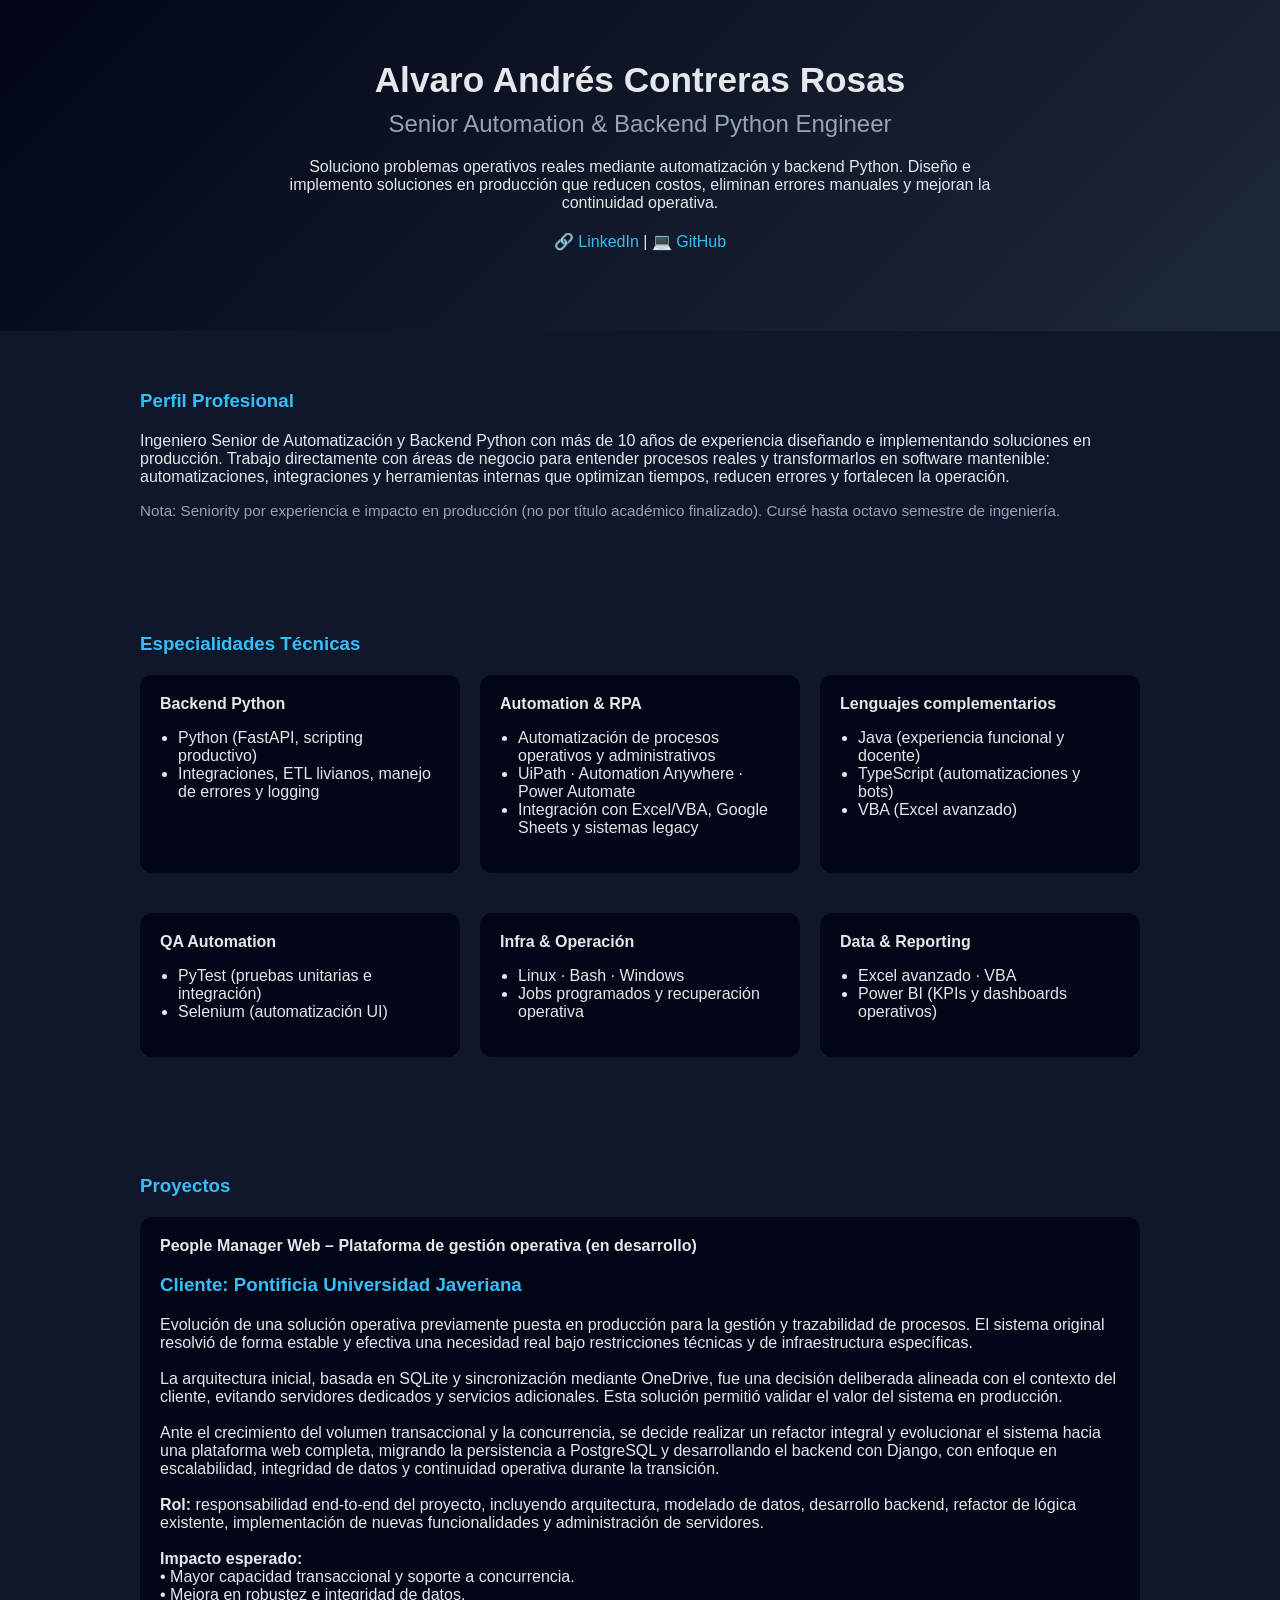
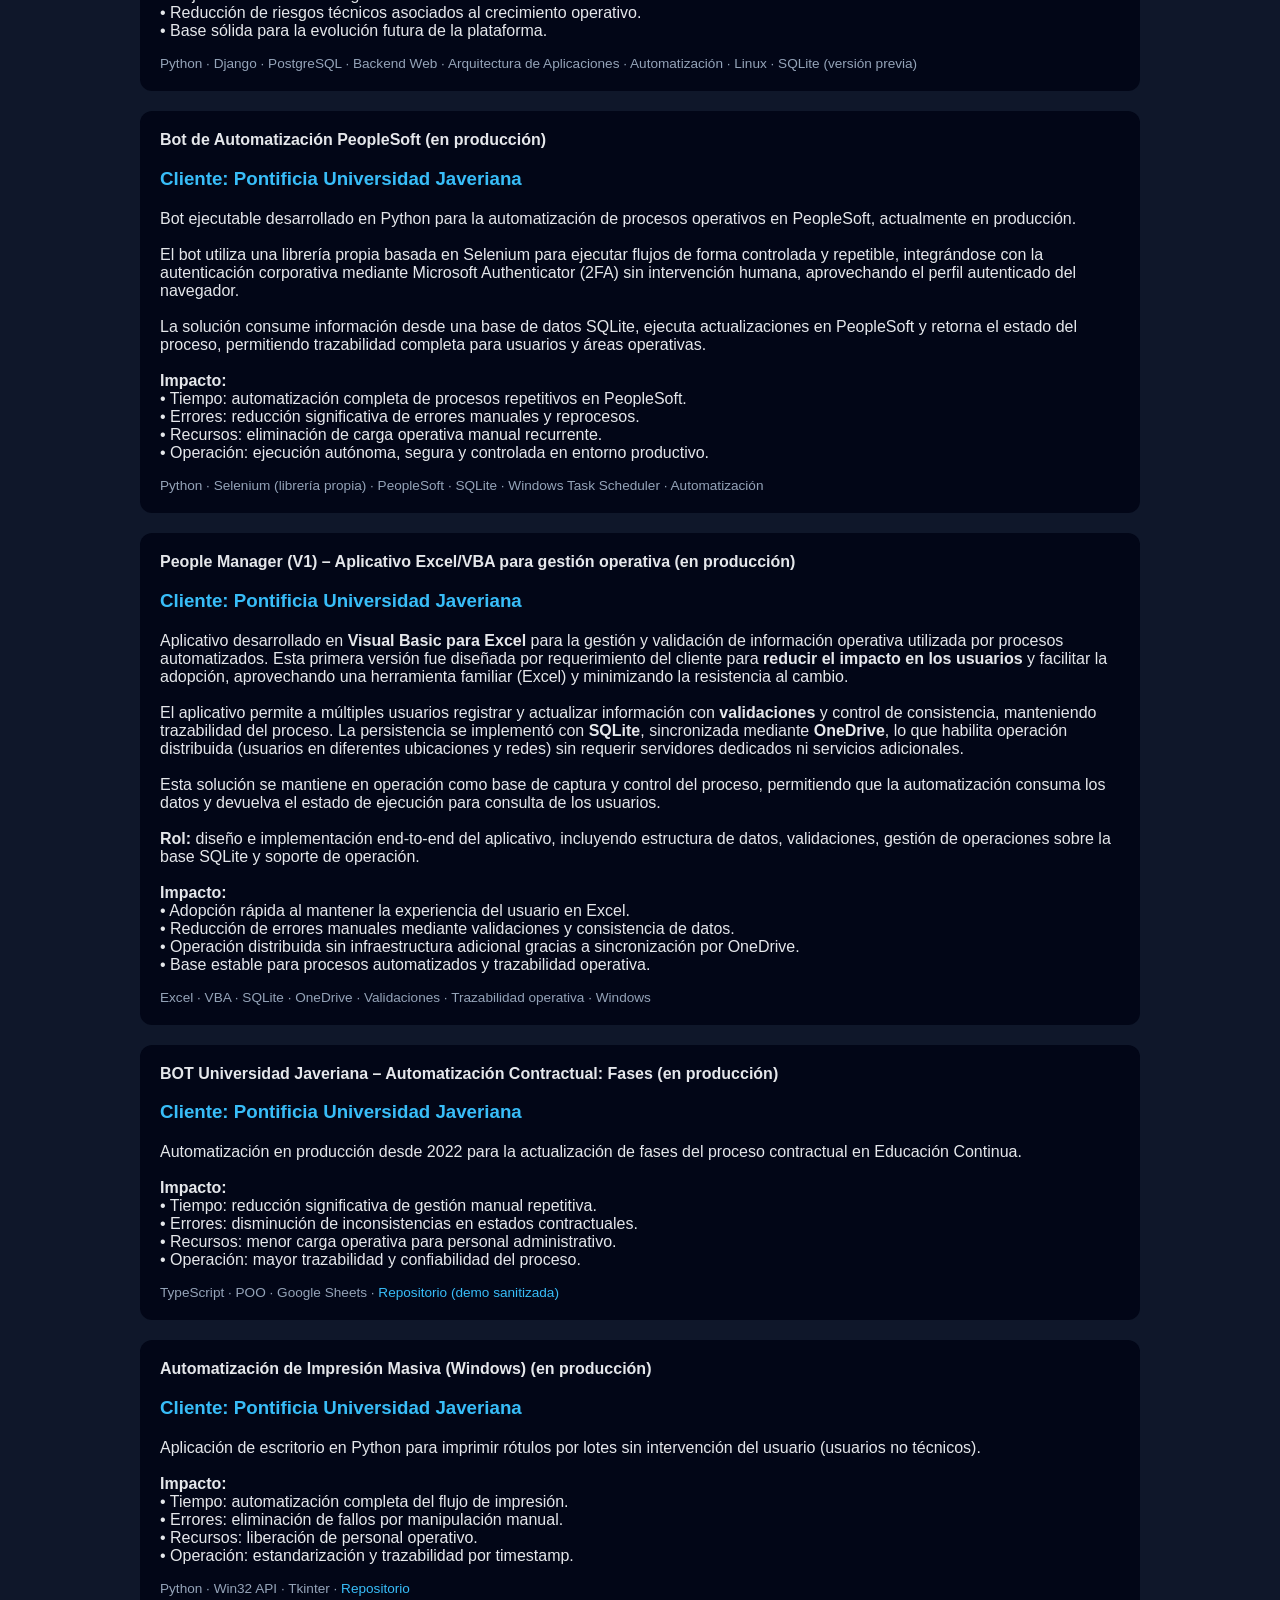
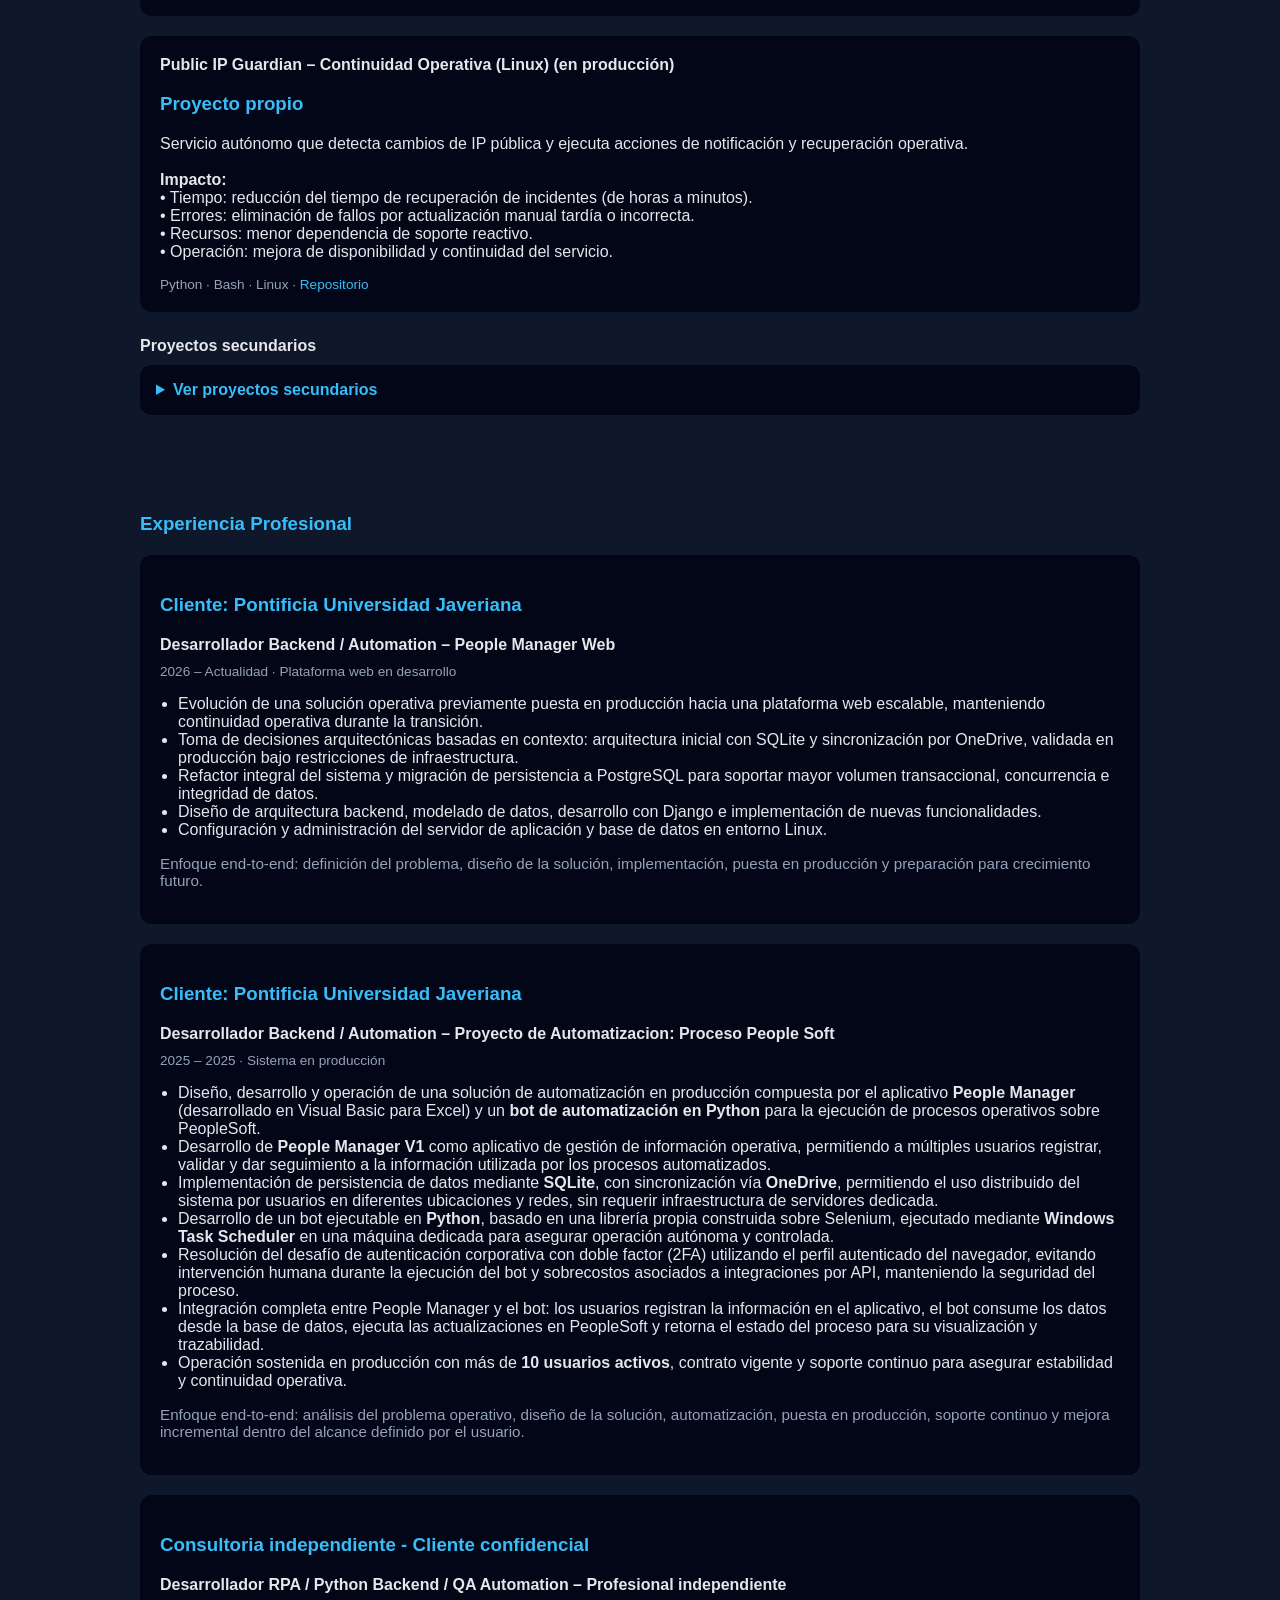
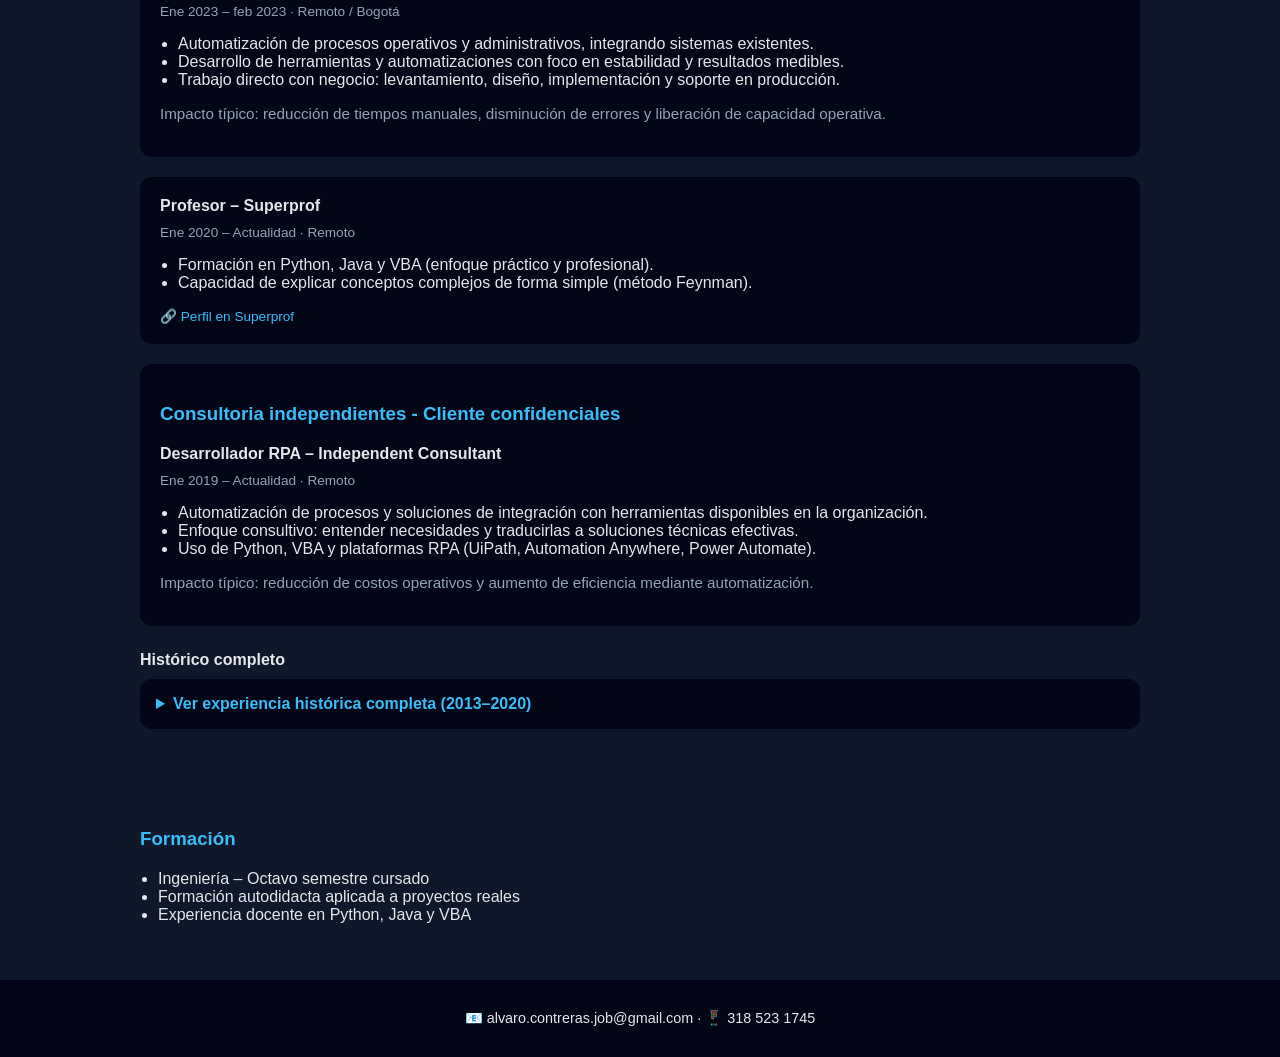
==== index.html @ aa0b5cbd "Add files via upload" ====
<!DOCTYPE html>
<html lang="es">

<head>
    <meta charset="UTF-8" />
    <meta name="viewport" content="width=device-width, initial-scale=1.0" />
    <title>Alvaro Contreras | Senior Automation & Backend Python Engineer</title>

    <style>
        body {
            margin: 0;
            font-family: 'Segoe UI', Tahoma, sans-serif;
            background: #0f172a;
            color: #e5e7eb;
        }

        a {
            color: #38bdf8;
            text-decoration: none;
        }

        header {
            padding: 60px 30px;
            text-align: center;
            background: linear-gradient(135deg, #020617, #1e293b);
        }

        header h1 {
            margin: 0;
            font-size: 2.2rem;
        }

        header h2 {
            margin-top: 10px;
            font-weight: 400;
            color: #94a3b8;
        }

        header p {
            max-width: 720px;
            margin: 20px auto;
            font-size: 1rem;
        }

        section {
            padding: 40px 30px;
            max-width: 1000px;
            margin: auto;
        }

        h3 {
            color: #38bdf8;
            margin-bottom: 20px;
        }

        h4 {
            margin-top: 25px;
            color: #e5e7eb;
            margin-bottom: 10px;
        }

        h5 {
            margin-top: 25px;
            color: #FEF9C2;
            margin-bottom: 10px;
        }

        .grid {
            display: grid;
            grid-template-columns: repeat(auto-fit, minmax(260px, 1fr));
            gap: 20px;
        }

        .card,
        .project,
        .xp {
            background: #020617;
            border-radius: 12px;
            padding: 20px;
            margin-bottom: 20px;
        }

        ul {
            padding-left: 18px;
        }

        span {
            display: block;
            margin-top: 10px;
            font-size: 0.85rem;
            color: #94a3b8;
        }

        details {
            background: #020617;
            border-radius: 12px;
            padding: 16px;
            margin-top: 10px;
        }

        summary {
            cursor: pointer;
            color: #38bdf8;
            font-weight: 600;
        }

        .muted {
            color: #94a3b8;
            font-size: 0.95rem;
        }

        footer {
            text-align: center;
            padding: 30px;
            background: #020617;
            font-size: 0.9rem;
        }
    </style>
</head>

<body>

    <header>
        <h1>Alvaro Andrés Contreras Rosas</h1>
        <h2>Senior Automation & Backend Python Engineer</h2>
        <p>
            Soluciono problemas operativos reales mediante automatización y backend Python.
            Diseño e implemento soluciones en producción que reducen costos, eliminan errores
            manuales y mejoran la continuidad operativa.
        </p>

        <p>
            🔗 <a href="https://www.linkedin.com/in/alvarocontrerasrosas" target="_blank">LinkedIn</a> |
            💻 <a href="https://github.com/Alvaro-Contreras" target="_blank">GitHub</a>
        </p>
    </header>

    <section>
        <h3>Perfil Profesional</h3>
        <p>
            Ingeniero Senior de Automatización y Backend Python con más de 10 años de experiencia
            diseñando e implementando soluciones en producción. Trabajo directamente con áreas de
            negocio para entender procesos reales y transformarlos en software mantenible:
            automatizaciones, integraciones y herramientas internas que optimizan tiempos,
            reducen errores y fortalecen la operación.
        </p>

        <p class="muted">
            Nota: Seniority por experiencia e impacto en producción (no por título académico finalizado).
            Cursé hasta octavo semestre de ingeniería.
        </p>
    </section>

    <section>
        <h3>Especialidades Técnicas</h3>
        <div class="grid">

            <div class="card">
                <strong>Backend Python</strong>
                <ul>
                    <li>Python (FastAPI, scripting productivo)</li>
                    <li>Integraciones, ETL livianos, manejo de errores y logging</li>
                </ul>
            </div>

            <div class="card">
                <strong>Automation & RPA</strong>
                <ul>
                    <li>Automatización de procesos operativos y administrativos</li>
                    <li>UiPath · Automation Anywhere · Power Automate</li>
                    <li>Integración con Excel/VBA, Google Sheets y sistemas legacy</li>
                </ul>
            </div>

            <div class="card">
                <strong>Lenguajes complementarios</strong>
                <ul>
                    <li>Java (experiencia funcional y docente)</li>
                    <li>TypeScript (automatizaciones y bots)</li>
                    <li>VBA (Excel avanzado)</li>
                </ul>
            </div>

            <div class="card">
                <strong>QA Automation</strong>
                <ul>
                    <li>PyTest (pruebas unitarias e integración)</li>
                    <li>Selenium (automatización UI)</li>
                </ul>
            </div>

            <div class="card">
                <strong>Infra & Operación</strong>
                <ul>
                    <li>Linux · Bash · Windows</li>
                    <li>Jobs programados y recuperación operativa</li>
                </ul>
            </div>

            <div class="card">
                <strong>Data & Reporting</strong>
                <ul>
                    <li>Excel avanzado · VBA</li>
                    <li>Power BI (KPIs y dashboards operativos)</li>
                </ul>
            </div>

        </div>
    </section>

    <section>
        <h3>Proyectos</h3>

        <div class="project">            
            <strong>People Manager Web – Plataforma de gestión operativa (en desarrollo)</strong>
            <h3>Cliente: Pontificia Universidad Javeriana</h3>
            <p>
                Evolución de una solución operativa previamente puesta en producción para la gestión
                y trazabilidad de procesos. El sistema original resolvió de forma estable y efectiva
                una necesidad real bajo restricciones técnicas y de infraestructura específicas.
                <br><br>
                La arquitectura inicial, basada en SQLite y sincronización mediante OneDrive, fue
                una decisión deliberada alineada con el contexto del cliente, evitando servidores
                dedicados y servicios adicionales. Esta solución permitió validar el valor del
                sistema en producción.
                <br><br>
                Ante el crecimiento del volumen transaccional y la concurrencia, se decide realizar
                un refactor integral y evolucionar el sistema hacia una plataforma web completa,
                migrando la persistencia a PostgreSQL y desarrollando el backend con Django, con
                enfoque en escalabilidad, integridad de datos y continuidad operativa durante la
                transición.
                <br><br>
                <strong>Rol:</strong> responsabilidad end-to-end del proyecto, incluyendo arquitectura,
                modelado de datos, desarrollo backend, refactor de lógica existente, implementación
                de nuevas funcionalidades y administración de servidores.
                <br><br>
                <strong>Impacto esperado:</strong><br>
                • Mayor capacidad transaccional y soporte a concurrencia.<br>
                • Mejora en robustez e integridad de datos.<br>
                • Reducción de riesgos técnicos asociados al crecimiento operativo.<br>
                • Base sólida para la evolución futura de la plataforma.
            </p>
            <span>
                Python · Django · PostgreSQL · Backend Web · Arquitectura de Aplicaciones ·
                Automatización · Linux · SQLite (versión previa)
            </span>
        </div>

        <div class="project">
            <strong>Bot de Automatización PeopleSoft (en producción)</strong>
            <h3>Cliente: Pontificia Universidad Javeriana</h3>
            <p>
                Bot ejecutable desarrollado en Python para la automatización de procesos
                operativos en PeopleSoft, actualmente en producción.
                <br><br>
                El bot utiliza una librería propia basada en Selenium para ejecutar flujos
                de forma controlada y repetible, integrándose con la autenticación
                corporativa mediante Microsoft Authenticator (2FA) sin intervención humana,
                aprovechando el perfil autenticado del navegador.
                <br><br>
                La solución consume información desde una base de datos SQLite, ejecuta
                actualizaciones en PeopleSoft y retorna el estado del proceso, permitiendo
                trazabilidad completa para usuarios y áreas operativas.
                <br><br>
                <strong>Impacto:</strong><br>
                • Tiempo: automatización completa de procesos repetitivos en PeopleSoft.<br>
                • Errores: reducción significativa de errores manuales y reprocesos.<br>
                • Recursos: eliminación de carga operativa manual recurrente.<br>
                • Operación: ejecución autónoma, segura y controlada en entorno productivo.
            </p>
            <span>
                Python · Selenium (librería propia) · PeopleSoft · SQLite ·
                Windows Task Scheduler · Automatización
            </span>
        </div>

        <div class="project">
            <strong>People Manager (V1) – Aplicativo Excel/VBA para gestión operativa (en producción)</strong>
            <h3>Cliente: Pontificia Universidad Javeriana</h3>
            <p>
                Aplicativo desarrollado en <strong>Visual Basic para Excel</strong> para la gestión y validación
                de información operativa utilizada por procesos automatizados. Esta primera versión fue
                diseñada por requerimiento del cliente para <strong>reducir el impacto en los usuarios</strong>
                y facilitar la adopción, aprovechando una herramienta familiar (Excel) y minimizando la resistencia
                al cambio.
                <br><br>
                El aplicativo permite a múltiples usuarios registrar y actualizar información con
                <strong>validaciones</strong> y control de consistencia, manteniendo trazabilidad del proceso.
                La persistencia se implementó con <strong>SQLite</strong>, sincronizada mediante
                <strong>OneDrive</strong>, lo que habilita operación distribuida (usuarios en diferentes ubicaciones
                y redes) sin requerir servidores dedicados ni servicios adicionales.
                <br><br>
                Esta solución se mantiene en operación como base de captura y control del proceso, permitiendo que
                la automatización consuma los datos y devuelva el estado de ejecución para consulta de los usuarios.
                <br><br>
                <strong>Rol:</strong> diseño e implementación end-to-end del aplicativo, incluyendo estructura de
                datos, validaciones, gestión de operaciones sobre la base SQLite y soporte de operación.
                <br><br>
                <strong>Impacto:</strong><br>
                • Adopción rápida al mantener la experiencia del usuario en Excel.<br>
                • Reducción de errores manuales mediante validaciones y consistencia de datos.<br>
                • Operación distribuida sin infraestructura adicional gracias a sincronización por OneDrive.<br>
                • Base estable para procesos automatizados y trazabilidad operativa.
            </p>
            <span>
                Excel · VBA · SQLite · OneDrive · Validaciones · Trazabilidad operativa · Windows
            </span>
        </div>

        <div class="project">
            <strong>BOT Universidad Javeriana – Automatización Contractual: Fases (en producción)</strong>
            <h3>Cliente: Pontificia Universidad Javeriana</h3>
            <p>
                Automatización en producción desde 2022 para la actualización de fases del proceso contractual en
                Educación Continua.
                <br><br>
                <strong>Impacto:</strong><br>
                • Tiempo: reducción significativa de gestión manual repetitiva.<br>
                • Errores: disminución de inconsistencias en estados contractuales.<br>
                • Recursos: menor carga operativa para personal administrativo.<br>
                • Operación: mayor trazabilidad y confiabilidad del proceso.
            </p>
            <span>TypeScript · POO · Google Sheets ·
                <a href="https://github.com/Alvaro-Contreras/actualizacion_fases_contratos" target="_blank">Repositorio
                    (demo sanitizada)</a>
            </span>
        </div>

        <div class="project">
            <strong>Automatización de Impresión Masiva (Windows) (en producción)</strong>
            <h3>Cliente: Pontificia Universidad Javeriana</h3>
            <p>
                Aplicación de escritorio en Python para imprimir rótulos por lotes sin intervención del usuario
                (usuarios no técnicos).
                <br><br>
                <strong>Impacto:</strong><br>
                • Tiempo: automatización completa del flujo de impresión.<br>
                • Errores: eliminación de fallos por manipulación manual.<br>
                • Recursos: liberación de personal operativo.<br>
                • Operación: estandarización y trazabilidad por timestamp.
            </p>
            <span>Python · Win32 API · Tkinter ·
                <a href="https://github.com/Alvaro-Contreras/rotulos-print-app" target="_blank">Repositorio</a>
            </span>
        </div>

        <div class="project">
            <strong>Public IP Guardian – Continuidad Operativa (Linux) (en producción)</strong>
            <h3>Proyecto propio</h3>
            <p>
                Servicio autónomo que detecta cambios de IP pública y ejecuta acciones de notificación y recuperación
                operativa.
                <br><br>
                <strong>Impacto:</strong><br>
                • Tiempo: reducción del tiempo de recuperación de incidentes (de horas a minutos).<br>
                • Errores: eliminación de fallos por actualización manual tardía o incorrecta.<br>
                • Recursos: menor dependencia de soporte reactivo.<br>
                • Operación: mejora de disponibilidad y continuidad del servicio.
            </p>
            <span>Python · Bash · Linux ·
                <a href="https://github.com/Alvaro-Contreras/Public-IP-Guardian-Monitor-Auto-Recovery-Notifier"
                    target="_blank">Repositorio</a>
            </span>
        </div>

        <h4>Proyectos secundarios</h4>

        <details>
            <summary>Ver proyectos secundarios</summary>

            <div class="project" style="margin-top:16px;">
                <strong>Seguimiento y trazabilidad – Sistema de administración del riesgo (Salud)</strong>
                <h3>Consultoria independiente - Cliente confidencial</h3>
                <p>
                    Aplicación para seguimiento y trazabilidad del sistema de administración del riesgo del programa de
                    salud (EPS).
                    <br><br>
                    <strong>Estado:</strong> Producción histórica (ya no activo).<br>
                    <strong>Tiempo de operación:</strong> más de 1 año.<br>
                    <strong>Frecuencia de uso:</strong> (periodica durante la operación).<br><br>
                    <strong>Impacto:</strong><br>
                    • Tiempo: mejora en consolidación y consulta de información de riesgo.<br>
                    • Errores: reducción de inconsistencias por seguimiento manual.<br>
                    • Recursos: disminución de trabajo repetitivo de análisis y reporte.<br>
                    • Operación: mejor control del riesgo y soporte a decisiones.
                </p>
                <span>Excel · VBA · Bases de datos · Gestión de riesgos</span>
            </div>

            <div class="project">
                <strong>Integración en tiempo real – Ejecución presupuestal de proyectos (PUJ)</strong>
                <h3>Cliente: Pontificia Universidad Javeriana</h3>
                <p>
                    Herramienta de integración y consolidación de información presupuestal para gestión y seguimiento
                    institucional.
                    <br><br>
                    <strong>Estado:</strong> Producción histórica (ya no activo).<br>
                    <strong>Tiempo de operación:</strong> más de 1 año.<br>
                    <strong>Frecuencia de uso:</strong> (periodica durante la operación).<br><br>
                    <strong>Impacto:</strong><br>
                    • Tiempo: reducción del tiempo de consolidación de múltiples fuentes.<br>
                    • Errores: disminución de errores por manejo manual de información.<br>
                    • Recursos: menos horas de analista en tareas repetitivas.<br>
                    • Operación: visibilidad oportuna para seguimiento y toma de decisiones.
                </p>
                <span>Power BI · VBA · Power Automate</span>
            </div>

        </details>
    </section>

    <section>
        <h3>Experiencia Profesional</h3>

        <div class="xp">
            <h3>Cliente: Pontificia Universidad Javeriana</h3>
            <strong>Desarrollador Backend / Automation – People Manager Web</strong>
            <span>2026 – Actualidad · Plataforma web en desarrollo</span>
            <ul>
                <li>
                    Evolución de una solución operativa previamente puesta en producción hacia una
                    plataforma web escalable, manteniendo continuidad operativa durante la transición.
                </li>
                <li>
                    Toma de decisiones arquitectónicas basadas en contexto: arquitectura inicial con
                    SQLite y sincronización por OneDrive, validada en producción bajo restricciones
                    de infraestructura.
                </li>
                <li>
                    Refactor integral del sistema y migración de persistencia a PostgreSQL para
                    soportar mayor volumen transaccional, concurrencia e integridad de datos.
                </li>
                <li>
                    Diseño de arquitectura backend, modelado de datos, desarrollo con Django e
                    implementación de nuevas funcionalidades.
                </li>
                <li>
                    Configuración y administración del servidor de aplicación y base de datos en
                    entorno Linux.
                </li>
            </ul>
            <p class="muted">
                Enfoque end-to-end: definición del problema, diseño de la solución, implementación,
                puesta en producción y preparación para crecimiento futuro.
            </p>
        </div>

        <div class="xp">
            <h3>Cliente: Pontificia Universidad Javeriana</h3>
            <strong>Desarrollador Backend / Automation – Proyecto de Automatizacion: Proceso People Soft</strong>
            <span>2025 – 2025 · Sistema en producción</span>
            <ul>
                <li>
                    Diseño, desarrollo y operación de una solución de automatización en producción compuesta
                    por el aplicativo <strong>People Manager</strong> (desarrollado en Visual Basic para Excel)
                    y un <strong>bot de automatización en Python</strong> para la ejecución de procesos
                    operativos sobre PeopleSoft.
                </li>
                <li>
                    Desarrollo de <strong>People Manager V1</strong> como aplicativo de gestión de información
                    operativa, permitiendo a múltiples usuarios registrar, validar y dar seguimiento a la
                    información utilizada por los procesos automatizados.
                </li>
                <li>
                    Implementación de persistencia de datos mediante <strong>SQLite</strong>, con
                    sincronización vía <strong>OneDrive</strong>, permitiendo el uso distribuido del sistema
                    por usuarios en diferentes ubicaciones y redes, sin requerir infraestructura de
                    servidores dedicada.
                </li>
                <li>
                    Desarrollo de un bot ejecutable en <strong>Python</strong>, basado en una librería propia
                    construida sobre Selenium, ejecutado mediante <strong>Windows Task Scheduler</strong> en
                    una máquina dedicada para asegurar operación autónoma y controlada.
                </li>
                <li>
                    Resolución del desafío de autenticación corporativa con doble factor (2FA) utilizando el
                    perfil autenticado del navegador, evitando intervención humana durante la ejecución del
                    bot y sobrecostos asociados a integraciones por API, manteniendo la seguridad del proceso.
                </li>
                <li>
                    Integración completa entre People Manager y el bot: los usuarios registran la información
                    en el aplicativo, el bot consume los datos desde la base de datos, ejecuta las
                    actualizaciones en PeopleSoft y retorna el estado del proceso para su visualización y
                    trazabilidad.
                </li>
                <li>
                    Operación sostenida en producción con más de <strong>10 usuarios activos</strong>,
                    contrato vigente y soporte continuo para asegurar estabilidad y continuidad operativa.
                </li>
            </ul>
            <p class="muted">
                Enfoque end-to-end: análisis del problema operativo, diseño de la solución, automatización,
                puesta en producción, soporte continuo y mejora incremental dentro del alcance definido por
                el usuario.
            </p>
        </div>

        <div class="xp">
            <h3>Consultoria independiente - Cliente confidencial</h3>
            <strong>Desarrollador RPA / Python Backend / QA Automation – Profesional independiente</strong>
            <span>Ene 2023 – feb 2023 · Remoto / Bogotá</span>
            <ul>
                <li>Automatización de procesos operativos y administrativos, integrando sistemas existentes.</li>
                <li>Desarrollo de herramientas y automatizaciones con foco en estabilidad y resultados medibles.</li>
                <li>Trabajo directo con negocio: levantamiento, diseño, implementación y soporte en producción.</li>
            </ul>
            <p class="muted">
                Impacto típico: reducción de tiempos manuales, disminución de errores y liberación de capacidad
                operativa.
            </p>
        </div>

        <div class="xp">
            <strong>Profesor – Superprof</strong>
            <span>Ene 2020 – Actualidad · Remoto</span>
            <ul>
                <li>Formación en Python, Java y VBA (enfoque práctico y profesional).</li>
                <li>Capacidad de explicar conceptos complejos de forma simple (método Feynman).</li>
            </ul>
            <span>
                🔗 <a
                    href="https://www.superprof.co/profesor-python-java-vba-for-excel-experiencia-desarrollo-soluciones-para-automatizacion-procesos.html"
                    target="_blank">Perfil en Superprof</a>
            </span>
        </div>

        <div class="xp">
            <h3>Consultoria independientes - Cliente confidenciales</h3>
            <strong>Desarrollador RPA – Independent Consultant</strong>
            <span>Ene 2019 – Actualidad · Remoto</span>
            <ul>
                <li>Automatización de procesos y soluciones de integración con herramientas disponibles en la
                    organización.</li>
                <li>Enfoque consultivo: entender necesidades y traducirlas a soluciones técnicas efectivas.</li>
                <li>Uso de Python, VBA y plataformas RPA (UiPath, Automation Anywhere, Power Automate).</li>
            </ul>
            <p class="muted">
                Impacto típico: reducción de costos operativos y aumento de eficiencia mediante automatización.
            </p>
        </div>

        <h4>Histórico completo</h4>

        <details>
            <summary>Ver experiencia histórica completa (2013–2020)</summary>

            <div class="xp" style="margin-top:16px;">
                <strong>Ingeniero de automatización de procesos – Freshapp (independiente)</strong>
                <span>Dic 2019 – Feb 2020 · Bogotá</span>
                <ul>
                    <li>Análisis, estructuración y desarrollo de aplicativo para automatización en compras y
                        proveedores.
                    </li>
                    <li>Desarrollo de modelo predictivo para demanda de productos.</li>
                </ul>
            </div>

            <div class="xp">
                <strong>Ingeniero de automatización de procesos – Loncheo (independiente)</strong>
                <span>Jun 2019 – Nov 2019 · Bogotá</span>
                <ul>
                    <li>Diseño y desarrollo de soluciones para automatizar toma, preparación y entrega de pedidos.</li>
                </ul>
            </div>

            <div class="xp">
                <strong>Desarrollador freelance – Cruz Blanca IPS</strong>
                <span>Jul 2018 – Sep 2018 · Bogotá</span>
                <ul>
                    <li>Aplicativo para estadísticas e indicadores del proceso de referentes contra referentes.</li>
                    <li>Implementación en Visual Basic.</li>
                </ul>
            </div>

            <div class="xp">
                <strong>Coordinador Censo Catastral – Empopamplona</strong>
                <span>Ene 2017 – Dic 2017 · Pamplona</span>
                <ul>
                    <li>Desarrollo del software Elephant.CU para catastro de usuarios (servicios públicos).</li>
                    <li>Coordinación operativa, gestión social, análisis y entrega de información.</li>
                </ul>
            </div>

            <div class="xp">
                <strong>Desarrollador freelance – Caja de Compensación Familiar Comfaoriente</strong>
                <span>Feb 2016 – Sep 2016 · Cúcuta</span>
                <ul>
                    <li>RICS: aplicación para registro individual en salud (promoción y prevención) para generar glosas.
                    </li>
                    <li>Implementación en Visual Basic.</li>
                </ul>
            </div>

            <div class="xp">
                <strong>Desarrollador freelance – VidaMedical IPS</strong>
                <span>Abr 2014 – Oct 2014 · Bogotá</span>
                <ul>
                    <li>Aplicativo para análisis y gestión de pacientes aptos para tratamientos y reporte automático de
                        pacientes críticos.</li>
                    <li>Implementación en Visual Basic.</li>
                </ul>
            </div>

            <div class="xp">
                <strong>Asesor de análisis en procesos comerciales – Auditoría y Desarrollo Empresarial S.A.S.</strong>
                <span>2013 – 2014</span>
                <ul>
                    <li>Análisis de procesos comerciales y apoyo en estructuración operativa.</li>
                </ul>
            </div>

        </details>

    </section>

    <section>
        <h3>Formación</h3>
        <ul>
            <li>Ingeniería – Octavo semestre cursado</li>
            <li>Formación autodidacta aplicada a proyectos reales</li>
            <li>Experiencia docente en Python, Java y VBA</li>
        </ul>
    </section>

    <footer>
        📧 alvaro.contreras.job@gmail.com · 📱 318 523 1745
    </footer>

</body>

</html>
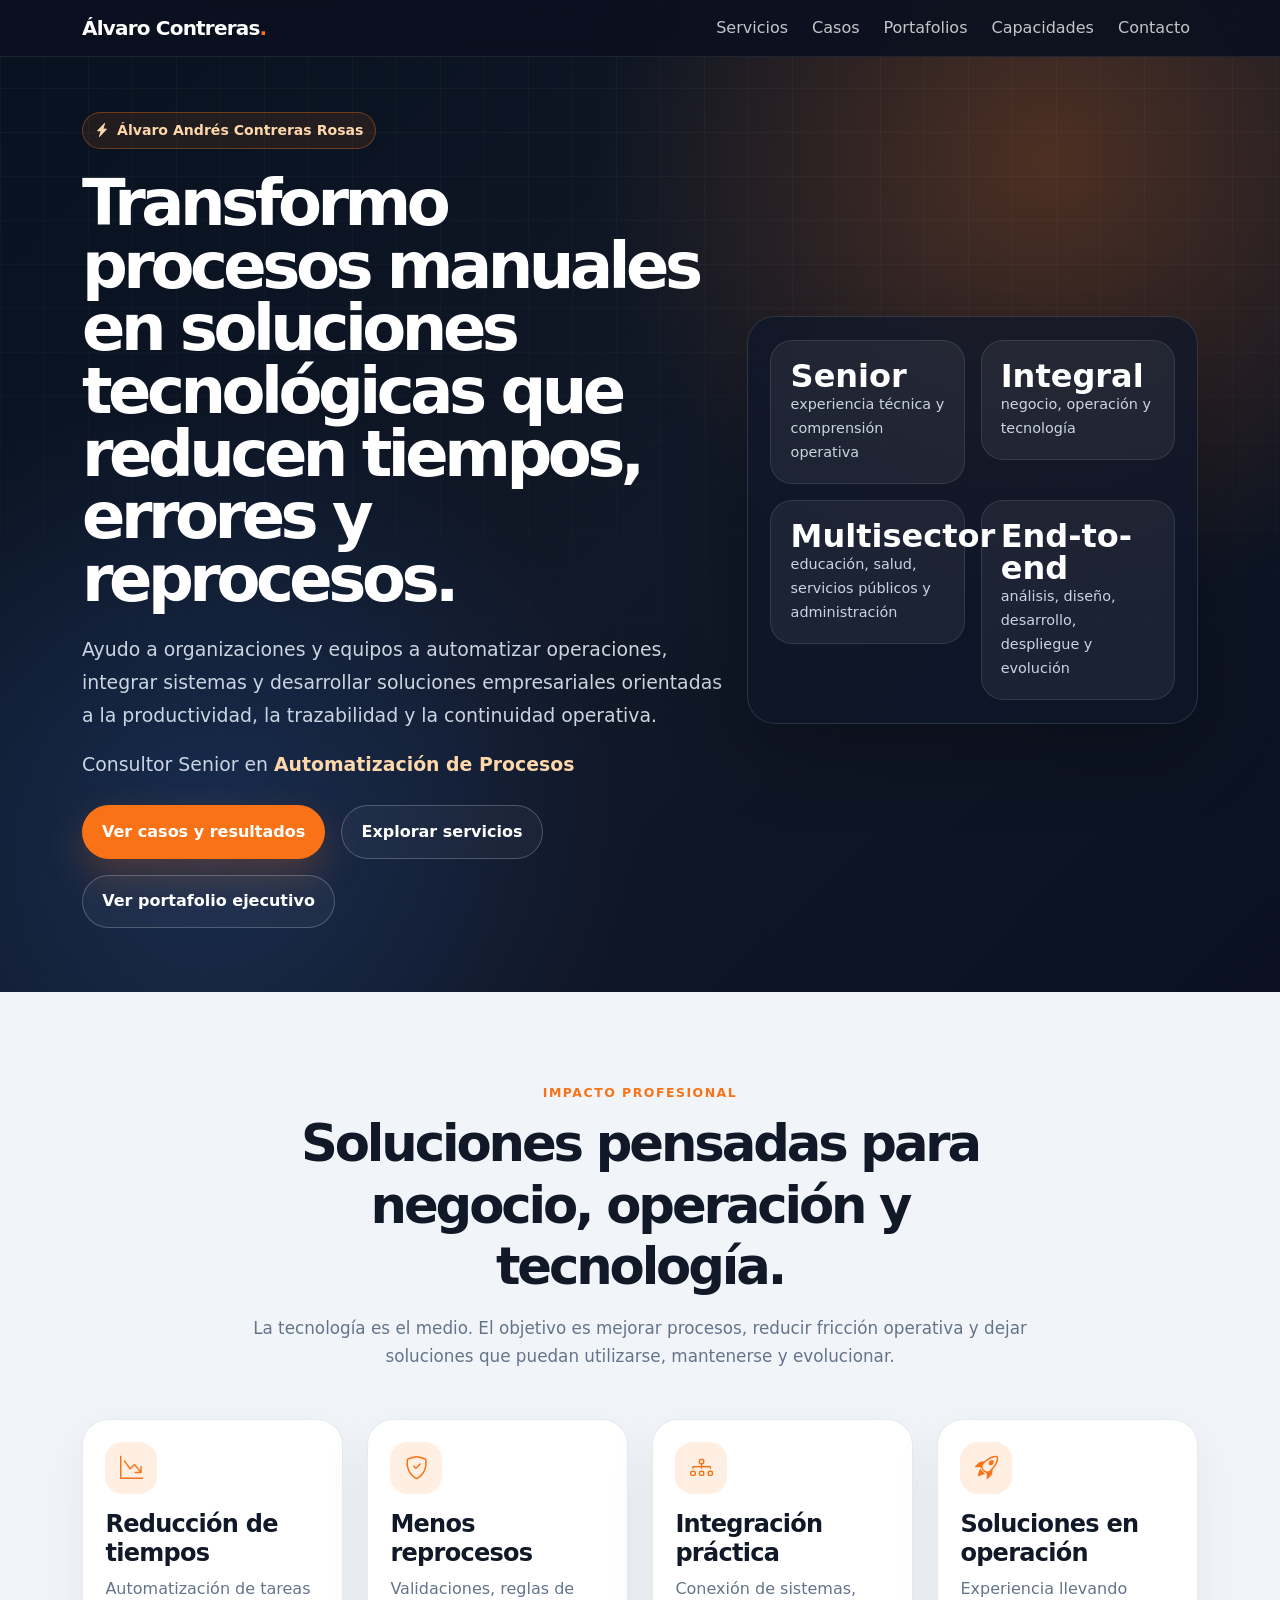
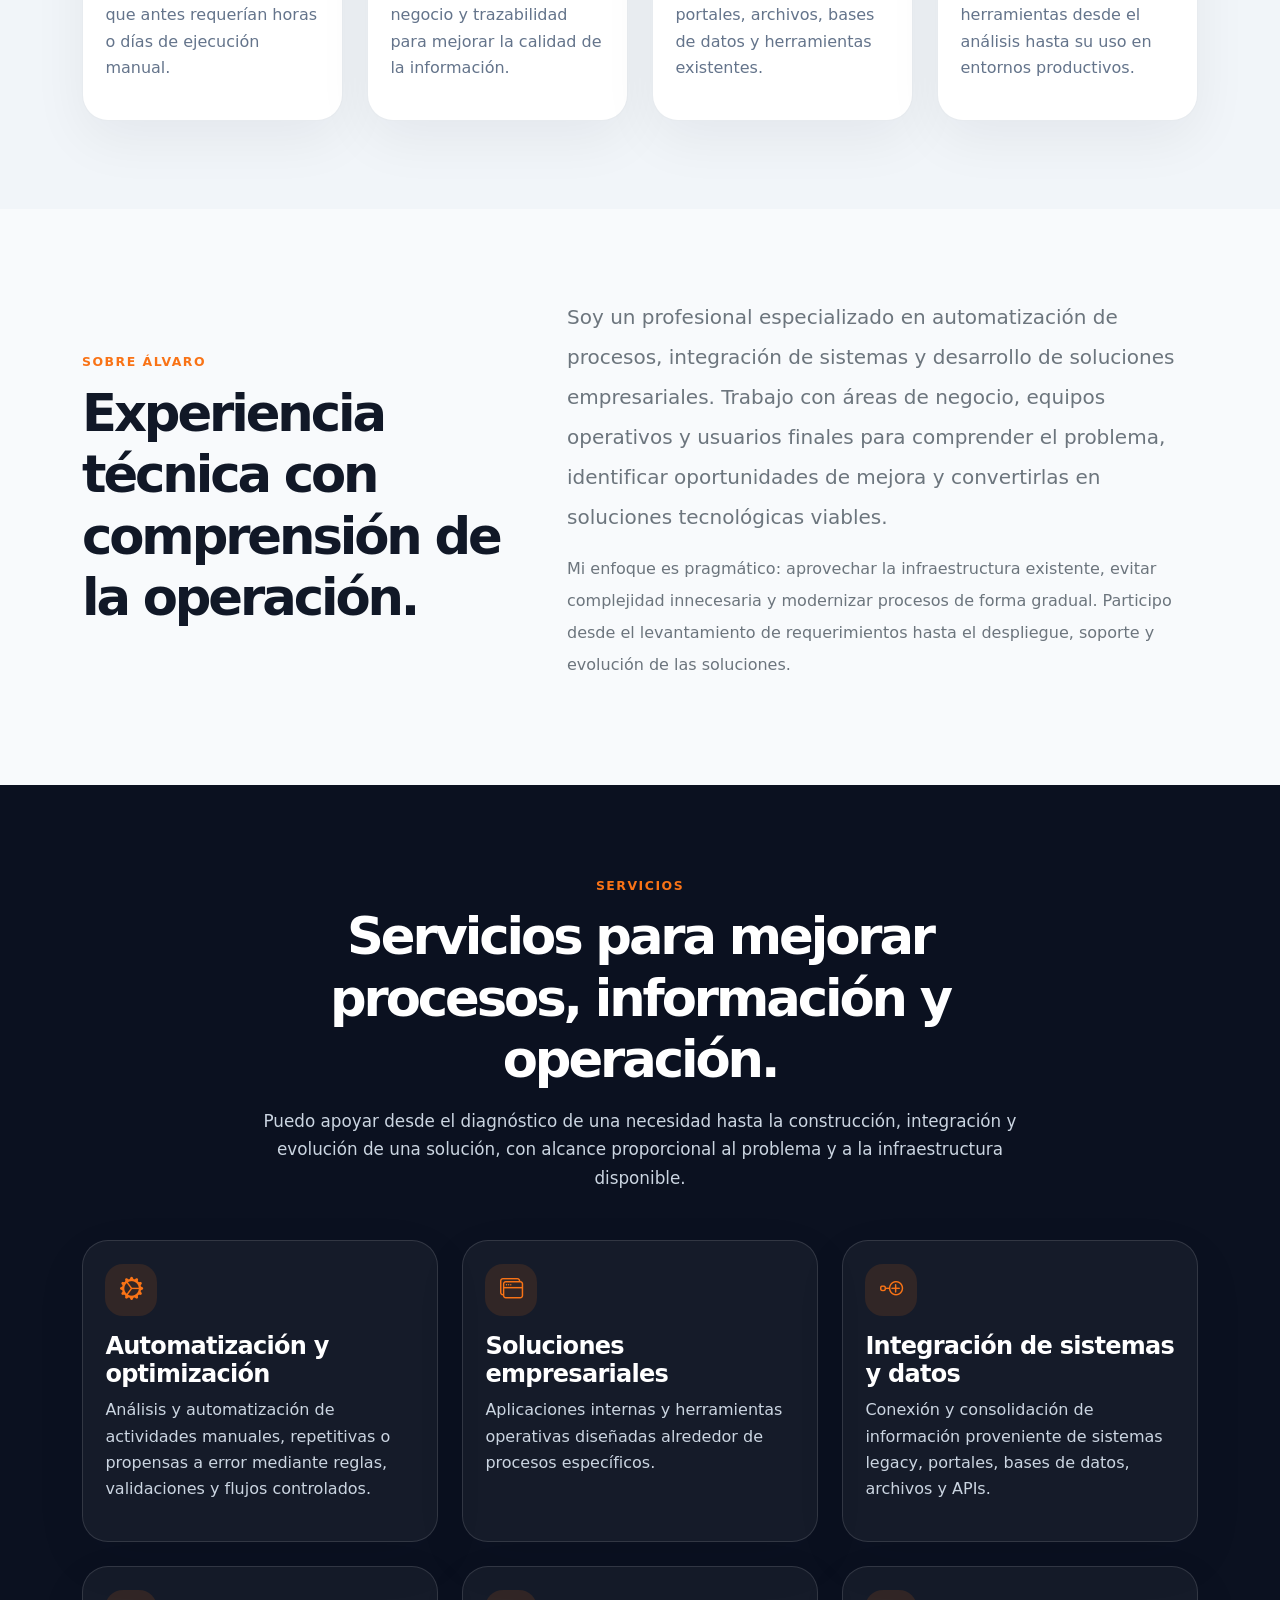
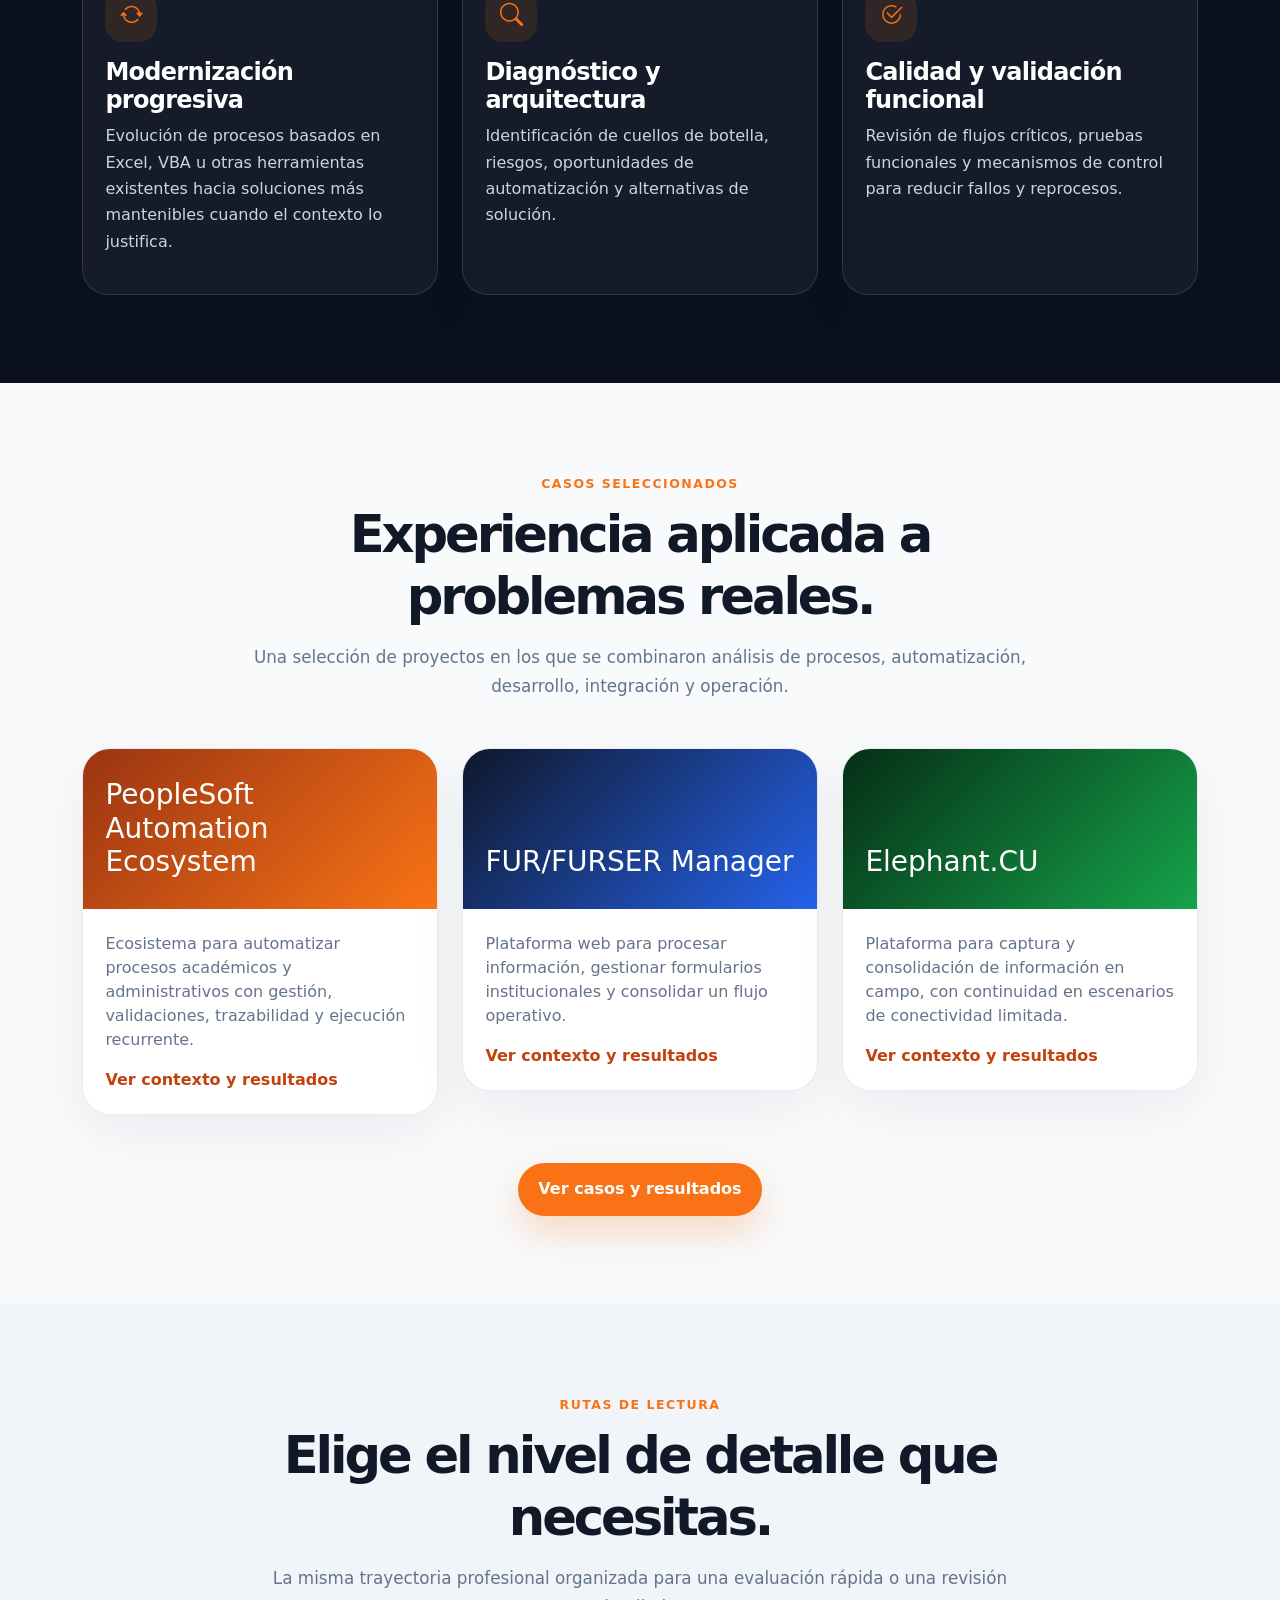
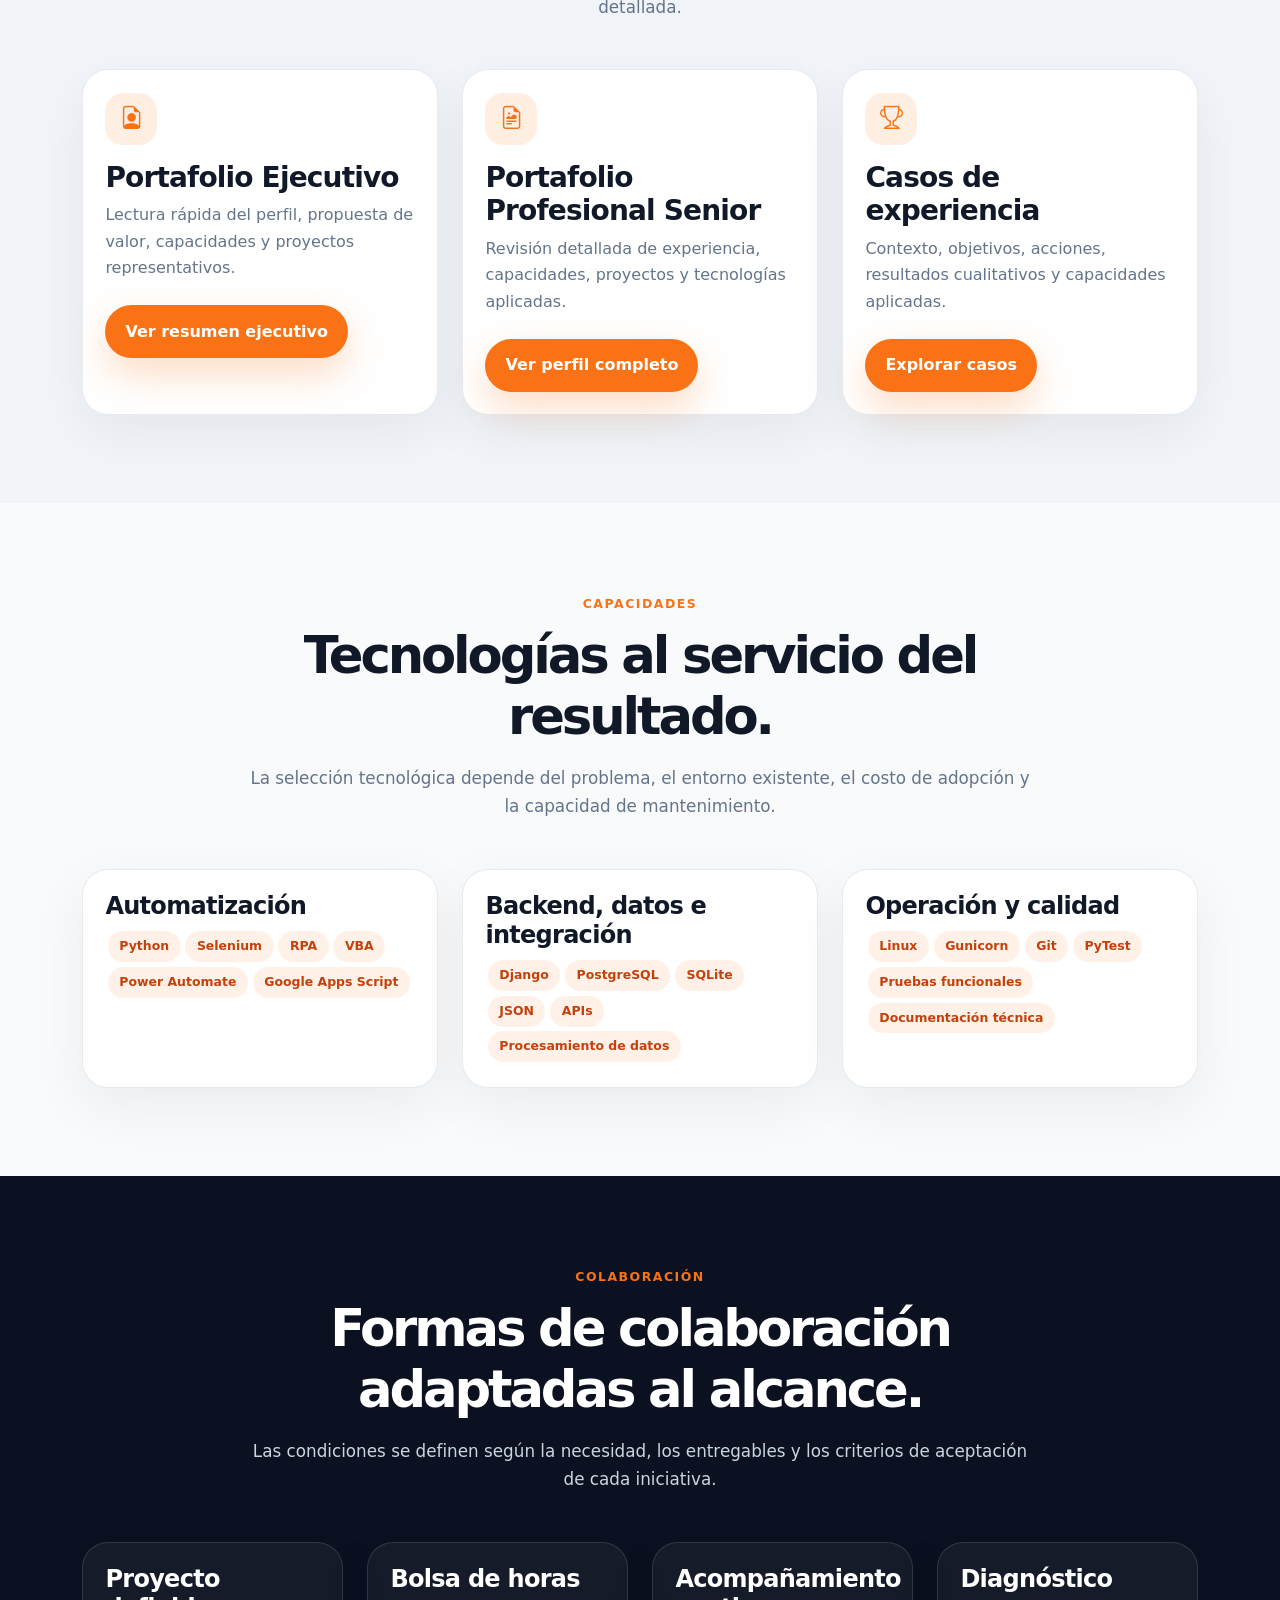
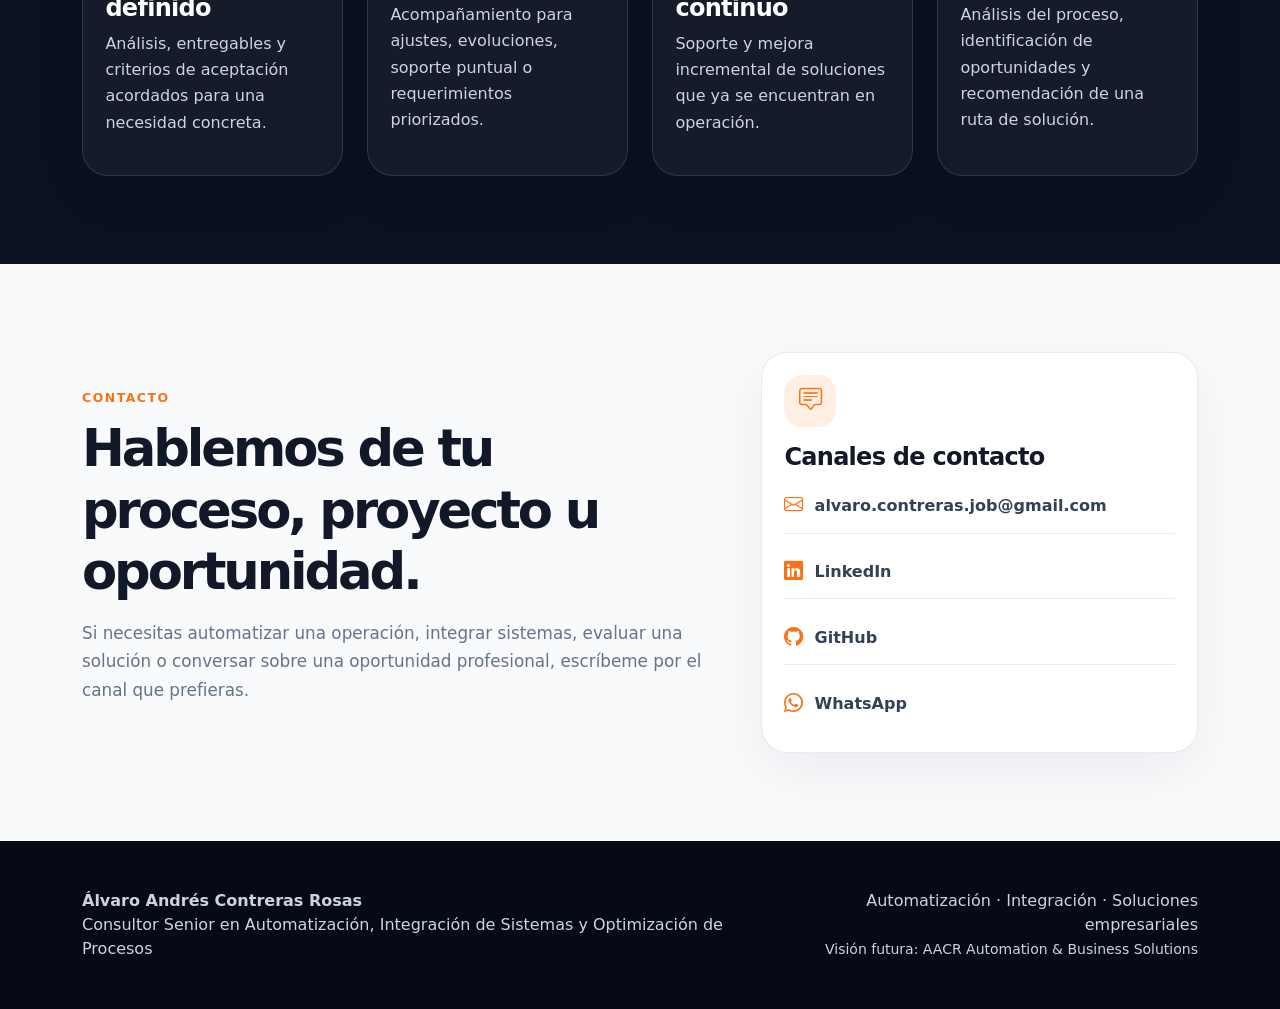
==== commit 6653ca87: "feat: refresh public portfolio site - replace the provisional single-page site with the approved pro" ====
--- a/index.html
+++ b/index.html
@@ -1,631 +1,220 @@
-<!DOCTYPE html>
+<!doctype html>
 <html lang="es">
-
 <head>
-    <meta charset="UTF-8" />
-    <meta name="viewport" content="width=device-width, initial-scale=1.0" />
-    <title>Alvaro Contreras | Senior Automation & Backend Python Engineer</title>
-
-    <style>
-        body {
-            margin: 0;
-            font-family: 'Segoe UI', Tahoma, sans-serif;
-            background: #0f172a;
-            color: #e5e7eb;
-        }
-
-        a {
-            color: #38bdf8;
-            text-decoration: none;
-        }
-
-        header {
-            padding: 60px 30px;
-            text-align: center;
-            background: linear-gradient(135deg, #020617, #1e293b);
-        }
-
-        header h1 {
-            margin: 0;
-            font-size: 2.2rem;
-        }
-
-        header h2 {
-            margin-top: 10px;
-            font-weight: 400;
-            color: #94a3b8;
-        }
-
-        header p {
-            max-width: 720px;
-            margin: 20px auto;
-            font-size: 1rem;
-        }
-
-        section {
-            padding: 40px 30px;
-            max-width: 1000px;
-            margin: auto;
-        }
-
-        h3 {
-            color: #38bdf8;
-            margin-bottom: 20px;
-        }
-
-        h4 {
-            margin-top: 25px;
-            color: #e5e7eb;
-            margin-bottom: 10px;
-        }
-
-        h5 {
-            margin-top: 25px;
-            color: #FEF9C2;
-            margin-bottom: 10px;
-        }
-
-        .grid {
-            display: grid;
-            grid-template-columns: repeat(auto-fit, minmax(260px, 1fr));
-            gap: 20px;
-        }
-
-        .card,
-        .project,
-        .xp {
-            background: #020617;
-            border-radius: 12px;
-            padding: 20px;
-            margin-bottom: 20px;
-        }
-
-        ul {
-            padding-left: 18px;
-        }
-
-        span {
-            display: block;
-            margin-top: 10px;
-            font-size: 0.85rem;
-            color: #94a3b8;
-        }
-
-        details {
-            background: #020617;
-            border-radius: 12px;
-            padding: 16px;
-            margin-top: 10px;
-        }
-
-        summary {
-            cursor: pointer;
-            color: #38bdf8;
-            font-weight: 600;
-        }
-
-        .muted {
-            color: #94a3b8;
-            font-size: 0.95rem;
-        }
-
-        footer {
-            text-align: center;
-            padding: 30px;
-            background: #020617;
-            font-size: 0.9rem;
-        }
-    </style>
+  <meta charset="utf-8">
+  <meta name="viewport" content="width=device-width, initial-scale=1">
+  <meta name="description" content="Portafolio profesional de Álvaro Andrés Contreras Rosas: automatización, integración de sistemas y optimización de procesos.">
+  <meta name="author" content="Álvaro Andrés Contreras Rosas">
+  <meta property="og:locale" content="es_CO">
+  <meta property="og:type" content="website">
+  <meta property="og:title" content="Álvaro Andrés Contreras Rosas | Automatización e Integración de Sistemas">
+  <meta property="og:description" content="Consultoría senior en automatización, integración de sistemas y optimización de procesos.">
+  <meta property="og:url" content="https://alvaro-contreras.github.io/alvaro-contreras-senior-automation-cv/">
+  <meta name="twitter:card" content="summary">
+  <title>Álvaro Andrés Contreras Rosas | Automatización e Integración de Sistemas</title>
+  <link rel="canonical" href="https://alvaro-contreras.github.io/alvaro-contreras-senior-automation-cv/">
+  <link href="https://cdn.jsdelivr.net/npm/bootstrap@5.3.3/dist/css/bootstrap.min.css" rel="stylesheet">
+  <link href="https://cdn.jsdelivr.net/npm/bootstrap-icons@1.11.3/font/bootstrap-icons.css" rel="stylesheet">
+  <link href="assets/css/styles.css" rel="stylesheet">
 </head>
-
 <body>
-
-    <header>
-        <h1>Alvaro Andrés Contreras Rosas</h1>
-        <h2>Senior Automation & Backend Python Engineer</h2>
-        <p>
-            Soluciono problemas operativos reales mediante automatización y backend Python.
-            Diseño e implemento soluciones en producción que reducen costos, eliminan errores
-            manuales y mejoran la continuidad operativa.
-        </p>
-
-        <p>
-            🔗 <a href="https://www.linkedin.com/in/alvarocontrerasrosas" target="_blank">LinkedIn</a> |
-            💻 <a href="https://github.com/Alvaro-Contreras" target="_blank">GitHub</a>
-        </p>
-    </header>
-
-    <section>
-        <h3>Perfil Profesional</h3>
-        <p>
-            Ingeniero Senior de Automatización y Backend Python con más de 10 años de experiencia
-            diseñando e implementando soluciones en producción. Trabajo directamente con áreas de
-            negocio para entender procesos reales y transformarlos en software mantenible:
-            automatizaciones, integraciones y herramientas internas que optimizan tiempos,
-            reducen errores y fortalecen la operación.
-        </p>
-
-        <p class="muted">
-            Nota: Seniority por experiencia e impacto en producción (no por título académico finalizado).
-            Cursé hasta octavo semestre de ingeniería.
-        </p>
-    </section>
-
-    <section>
-        <h3>Especialidades Técnicas</h3>
-        <div class="grid">
-
-            <div class="card">
-                <strong>Backend Python</strong>
-                <ul>
-                    <li>Python (FastAPI, scripting productivo)</li>
-                    <li>Integraciones, ETL livianos, manejo de errores y logging</li>
-                </ul>
-            </div>
-
-            <div class="card">
-                <strong>Automation & RPA</strong>
-                <ul>
-                    <li>Automatización de procesos operativos y administrativos</li>
-                    <li>UiPath · Automation Anywhere · Power Automate</li>
-                    <li>Integración con Excel/VBA, Google Sheets y sistemas legacy</li>
-                </ul>
-            </div>
-
-            <div class="card">
-                <strong>Lenguajes complementarios</strong>
-                <ul>
-                    <li>Java (experiencia funcional y docente)</li>
-                    <li>TypeScript (automatizaciones y bots)</li>
-                    <li>VBA (Excel avanzado)</li>
-                </ul>
-            </div>
-
-            <div class="card">
-                <strong>QA Automation</strong>
-                <ul>
-                    <li>PyTest (pruebas unitarias e integración)</li>
-                    <li>Selenium (automatización UI)</li>
-                </ul>
-            </div>
-
-            <div class="card">
-                <strong>Infra & Operación</strong>
-                <ul>
-                    <li>Linux · Bash · Windows</li>
-                    <li>Jobs programados y recuperación operativa</li>
-                </ul>
-            </div>
-
-            <div class="card">
-                <strong>Data & Reporting</strong>
-                <ul>
-                    <li>Excel avanzado · VBA</li>
-                    <li>Power BI (KPIs y dashboards operativos)</li>
-                </ul>
-            </div>
-
-        </div>
-    </section>
-
-    <section>
-        <h3>Proyectos</h3>
-
-        <div class="project">            
-            <strong>People Manager Web – Plataforma de gestión operativa (en desarrollo)</strong>
-            <h3>Cliente: Pontificia Universidad Javeriana</h3>
-            <p>
-                Evolución de una solución operativa previamente puesta en producción para la gestión
-                y trazabilidad de procesos. El sistema original resolvió de forma estable y efectiva
-                una necesidad real bajo restricciones técnicas y de infraestructura específicas.
-                <br><br>
-                La arquitectura inicial, basada en SQLite y sincronización mediante OneDrive, fue
-                una decisión deliberada alineada con el contexto del cliente, evitando servidores
-                dedicados y servicios adicionales. Esta solución permitió validar el valor del
-                sistema en producción.
-                <br><br>
-                Ante el crecimiento del volumen transaccional y la concurrencia, se decide realizar
-                un refactor integral y evolucionar el sistema hacia una plataforma web completa,
-                migrando la persistencia a PostgreSQL y desarrollando el backend con Django, con
-                enfoque en escalabilidad, integridad de datos y continuidad operativa durante la
-                transición.
-                <br><br>
-                <strong>Rol:</strong> responsabilidad end-to-end del proyecto, incluyendo arquitectura,
-                modelado de datos, desarrollo backend, refactor de lógica existente, implementación
-                de nuevas funcionalidades y administración de servidores.
-                <br><br>
-                <strong>Impacto esperado:</strong><br>
-                • Mayor capacidad transaccional y soporte a concurrencia.<br>
-                • Mejora en robustez e integridad de datos.<br>
-                • Reducción de riesgos técnicos asociados al crecimiento operativo.<br>
-                • Base sólida para la evolución futura de la plataforma.
-            </p>
-            <span>
-                Python · Django · PostgreSQL · Backend Web · Arquitectura de Aplicaciones ·
-                Automatización · Linux · SQLite (versión previa)
-            </span>
-        </div>
-
-        <div class="project">
-            <strong>Bot de Automatización PeopleSoft (en producción)</strong>
-            <h3>Cliente: Pontificia Universidad Javeriana</h3>
-            <p>
-                Bot ejecutable desarrollado en Python para la automatización de procesos
-                operativos en PeopleSoft, actualmente en producción.
-                <br><br>
-                El bot utiliza una librería propia basada en Selenium para ejecutar flujos
-                de forma controlada y repetible, integrándose con la autenticación
-                corporativa mediante Microsoft Authenticator (2FA) sin intervención humana,
-                aprovechando el perfil autenticado del navegador.
-                <br><br>
-                La solución consume información desde una base de datos SQLite, ejecuta
-                actualizaciones en PeopleSoft y retorna el estado del proceso, permitiendo
-                trazabilidad completa para usuarios y áreas operativas.
-                <br><br>
-                <strong>Impacto:</strong><br>
-                • Tiempo: automatización completa de procesos repetitivos en PeopleSoft.<br>
-                • Errores: reducción significativa de errores manuales y reprocesos.<br>
-                • Recursos: eliminación de carga operativa manual recurrente.<br>
-                • Operación: ejecución autónoma, segura y controlada en entorno productivo.
-            </p>
-            <span>
-                Python · Selenium (librería propia) · PeopleSoft · SQLite ·
-                Windows Task Scheduler · Automatización
-            </span>
-        </div>
-
-        <div class="project">
-            <strong>People Manager (V1) – Aplicativo Excel/VBA para gestión operativa (en producción)</strong>
-            <h3>Cliente: Pontificia Universidad Javeriana</h3>
-            <p>
-                Aplicativo desarrollado en <strong>Visual Basic para Excel</strong> para la gestión y validación
-                de información operativa utilizada por procesos automatizados. Esta primera versión fue
-                diseñada por requerimiento del cliente para <strong>reducir el impacto en los usuarios</strong>
-                y facilitar la adopción, aprovechando una herramienta familiar (Excel) y minimizando la resistencia
-                al cambio.
-                <br><br>
-                El aplicativo permite a múltiples usuarios registrar y actualizar información con
-                <strong>validaciones</strong> y control de consistencia, manteniendo trazabilidad del proceso.
-                La persistencia se implementó con <strong>SQLite</strong>, sincronizada mediante
-                <strong>OneDrive</strong>, lo que habilita operación distribuida (usuarios en diferentes ubicaciones
-                y redes) sin requerir servidores dedicados ni servicios adicionales.
-                <br><br>
-                Esta solución se mantiene en operación como base de captura y control del proceso, permitiendo que
-                la automatización consuma los datos y devuelva el estado de ejecución para consulta de los usuarios.
-                <br><br>
-                <strong>Rol:</strong> diseño e implementación end-to-end del aplicativo, incluyendo estructura de
-                datos, validaciones, gestión de operaciones sobre la base SQLite y soporte de operación.
-                <br><br>
-                <strong>Impacto:</strong><br>
-                • Adopción rápida al mantener la experiencia del usuario en Excel.<br>
-                • Reducción de errores manuales mediante validaciones y consistencia de datos.<br>
-                • Operación distribuida sin infraestructura adicional gracias a sincronización por OneDrive.<br>
-                • Base estable para procesos automatizados y trazabilidad operativa.
-            </p>
-            <span>
-                Excel · VBA · SQLite · OneDrive · Validaciones · Trazabilidad operativa · Windows
-            </span>
-        </div>
-
-        <div class="project">
-            <strong>BOT Universidad Javeriana – Automatización Contractual: Fases (en producción)</strong>
-            <h3>Cliente: Pontificia Universidad Javeriana</h3>
-            <p>
-                Automatización en producción desde 2022 para la actualización de fases del proceso contractual en
-                Educación Continua.
-                <br><br>
-                <strong>Impacto:</strong><br>
-                • Tiempo: reducción significativa de gestión manual repetitiva.<br>
-                • Errores: disminución de inconsistencias en estados contractuales.<br>
-                • Recursos: menor carga operativa para personal administrativo.<br>
-                • Operación: mayor trazabilidad y confiabilidad del proceso.
-            </p>
-            <span>TypeScript · POO · Google Sheets ·
-                <a href="https://github.com/Alvaro-Contreras/actualizacion_fases_contratos" target="_blank">Repositorio
-                    (demo sanitizada)</a>
-            </span>
-        </div>
-
-        <div class="project">
-            <strong>Automatización de Impresión Masiva (Windows) (en producción)</strong>
-            <h3>Cliente: Pontificia Universidad Javeriana</h3>
-            <p>
-                Aplicación de escritorio en Python para imprimir rótulos por lotes sin intervención del usuario
-                (usuarios no técnicos).
-                <br><br>
-                <strong>Impacto:</strong><br>
-                • Tiempo: automatización completa del flujo de impresión.<br>
-                • Errores: eliminación de fallos por manipulación manual.<br>
-                • Recursos: liberación de personal operativo.<br>
-                • Operación: estandarización y trazabilidad por timestamp.
-            </p>
-            <span>Python · Win32 API · Tkinter ·
-                <a href="https://github.com/Alvaro-Contreras/rotulos-print-app" target="_blank">Repositorio</a>
-            </span>
-        </div>
-
-        <div class="project">
-            <strong>Public IP Guardian – Continuidad Operativa (Linux) (en producción)</strong>
-            <h3>Proyecto propio</h3>
-            <p>
-                Servicio autónomo que detecta cambios de IP pública y ejecuta acciones de notificación y recuperación
-                operativa.
-                <br><br>
-                <strong>Impacto:</strong><br>
-                • Tiempo: reducción del tiempo de recuperación de incidentes (de horas a minutos).<br>
-                • Errores: eliminación de fallos por actualización manual tardía o incorrecta.<br>
-                • Recursos: menor dependencia de soporte reactivo.<br>
-                • Operación: mejora de disponibilidad y continuidad del servicio.
-            </p>
-            <span>Python · Bash · Linux ·
-                <a href="https://github.com/Alvaro-Contreras/Public-IP-Guardian-Monitor-Auto-Recovery-Notifier"
-                    target="_blank">Repositorio</a>
-            </span>
-        </div>
-
-        <h4>Proyectos secundarios</h4>
-
-        <details>
-            <summary>Ver proyectos secundarios</summary>
-
-            <div class="project" style="margin-top:16px;">
-                <strong>Seguimiento y trazabilidad – Sistema de administración del riesgo (Salud)</strong>
-                <h3>Consultoria independiente - Cliente confidencial</h3>
-                <p>
-                    Aplicación para seguimiento y trazabilidad del sistema de administración del riesgo del programa de
-                    salud (EPS).
-                    <br><br>
-                    <strong>Estado:</strong> Producción histórica (ya no activo).<br>
-                    <strong>Tiempo de operación:</strong> más de 1 año.<br>
-                    <strong>Frecuencia de uso:</strong> (periodica durante la operación).<br><br>
-                    <strong>Impacto:</strong><br>
-                    • Tiempo: mejora en consolidación y consulta de información de riesgo.<br>
-                    • Errores: reducción de inconsistencias por seguimiento manual.<br>
-                    • Recursos: disminución de trabajo repetitivo de análisis y reporte.<br>
-                    • Operación: mejor control del riesgo y soporte a decisiones.
-                </p>
-                <span>Excel · VBA · Bases de datos · Gestión de riesgos</span>
-            </div>
-
-            <div class="project">
-                <strong>Integración en tiempo real – Ejecución presupuestal de proyectos (PUJ)</strong>
-                <h3>Cliente: Pontificia Universidad Javeriana</h3>
-                <p>
-                    Herramienta de integración y consolidación de información presupuestal para gestión y seguimiento
-                    institucional.
-                    <br><br>
-                    <strong>Estado:</strong> Producción histórica (ya no activo).<br>
-                    <strong>Tiempo de operación:</strong> más de 1 año.<br>
-                    <strong>Frecuencia de uso:</strong> (periodica durante la operación).<br><br>
-                    <strong>Impacto:</strong><br>
-                    • Tiempo: reducción del tiempo de consolidación de múltiples fuentes.<br>
-                    • Errores: disminución de errores por manejo manual de información.<br>
-                    • Recursos: menos horas de analista en tareas repetitivas.<br>
-                    • Operación: visibilidad oportuna para seguimiento y toma de decisiones.
-                </p>
-                <span>Power BI · VBA · Power Automate</span>
-            </div>
-
-        </details>
-    </section>
-
-    <section>
-        <h3>Experiencia Profesional</h3>
-
-        <div class="xp">
-            <h3>Cliente: Pontificia Universidad Javeriana</h3>
-            <strong>Desarrollador Backend / Automation – People Manager Web</strong>
-            <span>2026 – Actualidad · Plataforma web en desarrollo</span>
-            <ul>
-                <li>
-                    Evolución de una solución operativa previamente puesta en producción hacia una
-                    plataforma web escalable, manteniendo continuidad operativa durante la transición.
-                </li>
-                <li>
-                    Toma de decisiones arquitectónicas basadas en contexto: arquitectura inicial con
-                    SQLite y sincronización por OneDrive, validada en producción bajo restricciones
-                    de infraestructura.
-                </li>
-                <li>
-                    Refactor integral del sistema y migración de persistencia a PostgreSQL para
-                    soportar mayor volumen transaccional, concurrencia e integridad de datos.
-                </li>
-                <li>
-                    Diseño de arquitectura backend, modelado de datos, desarrollo con Django e
-                    implementación de nuevas funcionalidades.
-                </li>
-                <li>
-                    Configuración y administración del servidor de aplicación y base de datos en
-                    entorno Linux.
-                </li>
-            </ul>
-            <p class="muted">
-                Enfoque end-to-end: definición del problema, diseño de la solución, implementación,
-                puesta en producción y preparación para crecimiento futuro.
-            </p>
-        </div>
-
-        <div class="xp">
-            <h3>Cliente: Pontificia Universidad Javeriana</h3>
-            <strong>Desarrollador Backend / Automation – Proyecto de Automatizacion: Proceso People Soft</strong>
-            <span>2025 – 2025 · Sistema en producción</span>
-            <ul>
-                <li>
-                    Diseño, desarrollo y operación de una solución de automatización en producción compuesta
-                    por el aplicativo <strong>People Manager</strong> (desarrollado en Visual Basic para Excel)
-                    y un <strong>bot de automatización en Python</strong> para la ejecución de procesos
-                    operativos sobre PeopleSoft.
-                </li>
-                <li>
-                    Desarrollo de <strong>People Manager V1</strong> como aplicativo de gestión de información
-                    operativa, permitiendo a múltiples usuarios registrar, validar y dar seguimiento a la
-                    información utilizada por los procesos automatizados.
-                </li>
-                <li>
-                    Implementación de persistencia de datos mediante <strong>SQLite</strong>, con
-                    sincronización vía <strong>OneDrive</strong>, permitiendo el uso distribuido del sistema
-                    por usuarios en diferentes ubicaciones y redes, sin requerir infraestructura de
-                    servidores dedicada.
-                </li>
-                <li>
-                    Desarrollo de un bot ejecutable en <strong>Python</strong>, basado en una librería propia
-                    construida sobre Selenium, ejecutado mediante <strong>Windows Task Scheduler</strong> en
-                    una máquina dedicada para asegurar operación autónoma y controlada.
-                </li>
-                <li>
-                    Resolución del desafío de autenticación corporativa con doble factor (2FA) utilizando el
-                    perfil autenticado del navegador, evitando intervención humana durante la ejecución del
-                    bot y sobrecostos asociados a integraciones por API, manteniendo la seguridad del proceso.
-                </li>
-                <li>
-                    Integración completa entre People Manager y el bot: los usuarios registran la información
-                    en el aplicativo, el bot consume los datos desde la base de datos, ejecuta las
-                    actualizaciones en PeopleSoft y retorna el estado del proceso para su visualización y
-                    trazabilidad.
-                </li>
-                <li>
-                    Operación sostenida en producción con más de <strong>10 usuarios activos</strong>,
-                    contrato vigente y soporte continuo para asegurar estabilidad y continuidad operativa.
-                </li>
-            </ul>
-            <p class="muted">
-                Enfoque end-to-end: análisis del problema operativo, diseño de la solución, automatización,
-                puesta en producción, soporte continuo y mejora incremental dentro del alcance definido por
-                el usuario.
-            </p>
-        </div>
-
-        <div class="xp">
-            <h3>Consultoria independiente - Cliente confidencial</h3>
-            <strong>Desarrollador RPA / Python Backend / QA Automation – Profesional independiente</strong>
-            <span>Ene 2023 – feb 2023 · Remoto / Bogotá</span>
-            <ul>
-                <li>Automatización de procesos operativos y administrativos, integrando sistemas existentes.</li>
-                <li>Desarrollo de herramientas y automatizaciones con foco en estabilidad y resultados medibles.</li>
-                <li>Trabajo directo con negocio: levantamiento, diseño, implementación y soporte en producción.</li>
-            </ul>
-            <p class="muted">
-                Impacto típico: reducción de tiempos manuales, disminución de errores y liberación de capacidad
-                operativa.
-            </p>
-        </div>
-
-        <div class="xp">
-            <strong>Profesor – Superprof</strong>
-            <span>Ene 2020 – Actualidad · Remoto</span>
-            <ul>
-                <li>Formación en Python, Java y VBA (enfoque práctico y profesional).</li>
-                <li>Capacidad de explicar conceptos complejos de forma simple (método Feynman).</li>
-            </ul>
-            <span>
-                🔗 <a
-                    href="https://www.superprof.co/profesor-python-java-vba-for-excel-experiencia-desarrollo-soluciones-para-automatizacion-procesos.html"
-                    target="_blank">Perfil en Superprof</a>
-            </span>
-        </div>
-
-        <div class="xp">
-            <h3>Consultoria independientes - Cliente confidenciales</h3>
-            <strong>Desarrollador RPA – Independent Consultant</strong>
-            <span>Ene 2019 – Actualidad · Remoto</span>
-            <ul>
-                <li>Automatización de procesos y soluciones de integración con herramientas disponibles en la
-                    organización.</li>
-                <li>Enfoque consultivo: entender necesidades y traducirlas a soluciones técnicas efectivas.</li>
-                <li>Uso de Python, VBA y plataformas RPA (UiPath, Automation Anywhere, Power Automate).</li>
-            </ul>
-            <p class="muted">
-                Impacto típico: reducción de costos operativos y aumento de eficiencia mediante automatización.
-            </p>
-        </div>
-
-        <h4>Histórico completo</h4>
-
-        <details>
-            <summary>Ver experiencia histórica completa (2013–2020)</summary>
-
-            <div class="xp" style="margin-top:16px;">
-                <strong>Ingeniero de automatización de procesos – Freshapp (independiente)</strong>
-                <span>Dic 2019 – Feb 2020 · Bogotá</span>
-                <ul>
-                    <li>Análisis, estructuración y desarrollo de aplicativo para automatización en compras y
-                        proveedores.
-                    </li>
-                    <li>Desarrollo de modelo predictivo para demanda de productos.</li>
-                </ul>
-            </div>
-
-            <div class="xp">
-                <strong>Ingeniero de automatización de procesos – Loncheo (independiente)</strong>
-                <span>Jun 2019 – Nov 2019 · Bogotá</span>
-                <ul>
-                    <li>Diseño y desarrollo de soluciones para automatizar toma, preparación y entrega de pedidos.</li>
-                </ul>
-            </div>
-
-            <div class="xp">
-                <strong>Desarrollador freelance – Cruz Blanca IPS</strong>
-                <span>Jul 2018 – Sep 2018 · Bogotá</span>
-                <ul>
-                    <li>Aplicativo para estadísticas e indicadores del proceso de referentes contra referentes.</li>
-                    <li>Implementación en Visual Basic.</li>
-                </ul>
-            </div>
-
-            <div class="xp">
-                <strong>Coordinador Censo Catastral – Empopamplona</strong>
-                <span>Ene 2017 – Dic 2017 · Pamplona</span>
-                <ul>
-                    <li>Desarrollo del software Elephant.CU para catastro de usuarios (servicios públicos).</li>
-                    <li>Coordinación operativa, gestión social, análisis y entrega de información.</li>
-                </ul>
-            </div>
-
-            <div class="xp">
-                <strong>Desarrollador freelance – Caja de Compensación Familiar Comfaoriente</strong>
-                <span>Feb 2016 – Sep 2016 · Cúcuta</span>
-                <ul>
-                    <li>RICS: aplicación para registro individual en salud (promoción y prevención) para generar glosas.
-                    </li>
-                    <li>Implementación en Visual Basic.</li>
-                </ul>
-            </div>
-
-            <div class="xp">
-                <strong>Desarrollador freelance – VidaMedical IPS</strong>
-                <span>Abr 2014 – Oct 2014 · Bogotá</span>
-                <ul>
-                    <li>Aplicativo para análisis y gestión de pacientes aptos para tratamientos y reporte automático de
-                        pacientes críticos.</li>
-                    <li>Implementación en Visual Basic.</li>
-                </ul>
-            </div>
-
-            <div class="xp">
-                <strong>Asesor de análisis en procesos comerciales – Auditoría y Desarrollo Empresarial S.A.S.</strong>
-                <span>2013 – 2014</span>
-                <ul>
-                    <li>Análisis de procesos comerciales y apoyo en estructuración operativa.</li>
-                </ul>
-            </div>
-
-        </details>
-
-    </section>
-
-    <section>
-        <h3>Formación</h3>
-        <ul>
-            <li>Ingeniería – Octavo semestre cursado</li>
-            <li>Formación autodidacta aplicada a proyectos reales</li>
-            <li>Experiencia docente en Python, Java y VBA</li>
+  <a class="skip-link" href="#contenido">Saltar al contenido principal</a>
+
+  <nav class="navbar navbar-expand-lg navbar-dark fixed-top" aria-label="Navegación principal">
+    <div class="container">
+      <a class="navbar-brand" href="index.html">Álvaro Contreras<span class="brand-dot">.</span></a>
+      <button class="navbar-toggler" type="button" data-bs-toggle="collapse" data-bs-target="#mainNav" aria-controls="mainNav" aria-expanded="false" aria-label="Abrir menú de navegación">
+        <span class="navbar-toggler-icon"></span>
+      </button>
+      <div class="collapse navbar-collapse" id="mainNav">
+        <ul class="navbar-nav ms-auto gap-lg-2">
+          <li class="nav-item"><a class="nav-link" href="#servicios">Servicios</a></li>
+          <li class="nav-item"><a class="nav-link" href="#casos">Casos</a></li>
+          <li class="nav-item"><a class="nav-link" href="#portafolios">Portafolios</a></li>
+          <li class="nav-item"><a class="nav-link" href="#capacidades">Capacidades</a></li>
+          <li class="nav-item"><a class="nav-link" href="#contacto">Contacto</a></li>
         </ul>
-    </section>
-
-    <footer>
-        📧 alvaro.contreras.job@gmail.com · 📱 318 523 1745
-    </footer>
-
+      </div>
+    </div>
+  </nav>
+
+  <header class="hero" id="inicio">
+    <div class="container hero-content">
+      <div class="row align-items-center">
+        <div class="col-lg-7">
+          <span class="kicker"><i class="bi bi-lightning-charge-fill" aria-hidden="true"></i> Álvaro Andrés Contreras Rosas</span>
+          <h1>Transformo procesos manuales en soluciones tecnológicas que reducen tiempos, errores y reprocesos.</h1>
+          <p class="lead">Ayudo a organizaciones y equipos a automatizar operaciones, integrar sistemas y desarrollar soluciones empresariales orientadas a la productividad, la trazabilidad y la continuidad operativa.</p>
+          <p class="lead mb-4">Consultor Senior en <span class="rotating-line" data-rotating-text>Automatización de Procesos</span></p>
+          <div class="d-flex flex-wrap gap-3">
+            <a class="btn btn-aacr" href="casos-exito.html">Ver casos y resultados</a>
+            <a class="btn btn-aacr-outline" href="#servicios">Explorar servicios</a>
+            <a class="btn btn-aacr-outline" href="portafolio-ejecutivo.html">Ver portafolio ejecutivo</a>
+          </div>
+        </div>
+        <div class="col-lg-5">
+          <div class="hero-card" aria-label="Resumen del perfil">
+            <div class="row g-3">
+              <div class="col-6"><div class="metric"><strong>Senior</strong><span>experiencia técnica y comprensión operativa</span></div></div>
+              <div class="col-6"><div class="metric"><strong>Integral</strong><span>negocio, operación y tecnología</span></div></div>
+              <div class="col-6"><div class="metric"><strong>Multisector</strong><span>educación, salud, servicios públicos y administración</span></div></div>
+              <div class="col-6"><div class="metric"><strong>End-to-end</strong><span>análisis, diseño, desarrollo, despliegue y evolución</span></div></div>
+            </div>
+          </div>
+        </div>
+      </div>
+    </div>
+  </header>
+
+  <main id="contenido">
+    <section class="section section-soft" id="impacto">
+      <div class="container">
+        <div class="section-title">
+          <span class="eyebrow">Impacto profesional</span>
+          <h2>Soluciones pensadas para negocio, operación y tecnología.</h2>
+          <p>La tecnología es el medio. El objetivo es mejorar procesos, reducir fricción operativa y dejar soluciones que puedan utilizarse, mantenerse y evolucionar.</p>
+        </div>
+        <div class="row g-4">
+          <div class="col-md-6 col-lg-3"><div class="card-aacr"><div class="icon-box"><i class="bi bi-graph-down-arrow" aria-hidden="true"></i></div><h3 class="h4">Reducción de tiempos</h3><p>Automatización de tareas que antes requerían horas o días de ejecución manual.</p></div></div>
+          <div class="col-md-6 col-lg-3"><div class="card-aacr"><div class="icon-box"><i class="bi bi-shield-check" aria-hidden="true"></i></div><h3 class="h4">Menos reprocesos</h3><p>Validaciones, reglas de negocio y trazabilidad para mejorar la calidad de la información.</p></div></div>
+          <div class="col-md-6 col-lg-3"><div class="card-aacr"><div class="icon-box"><i class="bi bi-diagram-3" aria-hidden="true"></i></div><h3 class="h4">Integración práctica</h3><p>Conexión de sistemas, portales, archivos, bases de datos y herramientas existentes.</p></div></div>
+          <div class="col-md-6 col-lg-3"><div class="card-aacr"><div class="icon-box"><i class="bi bi-rocket-takeoff" aria-hidden="true"></i></div><h3 class="h4">Soluciones en operación</h3><p>Experiencia llevando herramientas desde el análisis hasta su uso en entornos productivos.</p></div></div>
+        </div>
+      </div>
+    </section>
+
+    <section class="section" id="sobre-mi">
+      <div class="container">
+        <div class="row align-items-center g-5">
+          <div class="col-lg-5">
+            <div class="section-title text-start mb-0">
+              <span class="eyebrow">Sobre Álvaro</span>
+              <h2>Experiencia técnica con comprensión de la operación.</h2>
+            </div>
+          </div>
+          <div class="col-lg-7">
+            <p class="fs-5 text-secondary lh-lg">Soy un profesional especializado en automatización de procesos, integración de sistemas y desarrollo de soluciones empresariales. Trabajo con áreas de negocio, equipos operativos y usuarios finales para comprender el problema, identificar oportunidades de mejora y convertirlas en soluciones tecnológicas viables.</p>
+            <p class="text-secondary lh-lg">Mi enfoque es pragmático: aprovechar la infraestructura existente, evitar complejidad innecesaria y modernizar procesos de forma gradual. Participo desde el levantamiento de requerimientos hasta el despliegue, soporte y evolución de las soluciones.</p>
+          </div>
+        </div>
+      </div>
+    </section>
+
+    <section class="section section-dark" id="servicios">
+      <div class="container">
+        <div class="section-title">
+          <span class="eyebrow">Servicios</span>
+          <h2>Servicios para mejorar procesos, información y operación.</h2>
+          <p>Puedo apoyar desde el diagnóstico de una necesidad hasta la construcción, integración y evolución de una solución, con alcance proporcional al problema y a la infraestructura disponible.</p>
+        </div>
+        <div class="row g-4">
+          <div class="col-md-6 col-lg-4"><div class="card-aacr"><div class="icon-box"><i class="bi bi-gear-wide-connected" aria-hidden="true"></i></div><h3 class="h4">Automatización y optimización</h3><p>Análisis y automatización de actividades manuales, repetitivas o propensas a error mediante reglas, validaciones y flujos controlados.</p></div></div>
+          <div class="col-md-6 col-lg-4"><div class="card-aacr"><div class="icon-box"><i class="bi bi-window-stack" aria-hidden="true"></i></div><h3 class="h4">Soluciones empresariales</h3><p>Aplicaciones internas y herramientas operativas diseñadas alrededor de procesos específicos.</p></div></div>
+          <div class="col-md-6 col-lg-4"><div class="card-aacr"><div class="icon-box"><i class="bi bi-node-plus" aria-hidden="true"></i></div><h3 class="h4">Integración de sistemas y datos</h3><p>Conexión y consolidación de información proveniente de sistemas legacy, portales, bases de datos, archivos y APIs.</p></div></div>
+          <div class="col-md-6 col-lg-4"><div class="card-aacr"><div class="icon-box"><i class="bi bi-arrow-repeat" aria-hidden="true"></i></div><h3 class="h4">Modernización progresiva</h3><p>Evolución de procesos basados en Excel, VBA u otras herramientas existentes hacia soluciones más mantenibles cuando el contexto lo justifica.</p></div></div>
+          <div class="col-md-6 col-lg-4"><div class="card-aacr"><div class="icon-box"><i class="bi bi-search" aria-hidden="true"></i></div><h3 class="h4">Diagnóstico y arquitectura</h3><p>Identificación de cuellos de botella, riesgos, oportunidades de automatización y alternativas de solución.</p></div></div>
+          <div class="col-md-6 col-lg-4"><div class="card-aacr"><div class="icon-box"><i class="bi bi-check2-circle" aria-hidden="true"></i></div><h3 class="h4">Calidad y validación funcional</h3><p>Revisión de flujos críticos, pruebas funcionales y mecanismos de control para reducir fallos y reprocesos.</p></div></div>
+        </div>
+      </div>
+    </section>
+
+    <section class="section" id="casos">
+      <div class="container">
+        <div class="section-title">
+          <span class="eyebrow">Casos seleccionados</span>
+          <h2>Experiencia aplicada a problemas reales.</h2>
+          <p>Una selección de proyectos en los que se combinaron análisis de procesos, automatización, desarrollo, integración y operación.</p>
+        </div>
+        <div class="row g-4">
+          <div class="col-md-6 col-lg-4"><article class="case-card"><div class="case-top orange"><h3>PeopleSoft Automation Ecosystem</h3></div><div class="case-body"><p>Ecosistema para automatizar procesos académicos y administrativos con gestión, validaciones, trazabilidad y ejecución recurrente.</p><a href="casos-exito.html#peoplesoft" class="case-link">Ver contexto y resultados</a></div></article></div>
+          <div class="col-md-6 col-lg-4"><article class="case-card"><div class="case-top blue"><h3>FUR/FURSER Manager</h3></div><div class="case-body"><p>Plataforma web para procesar información, gestionar formularios institucionales y consolidar un flujo operativo.</p><a href="casos-exito.html#furfurser" class="case-link">Ver contexto y resultados</a></div></article></div>
+          <div class="col-md-6 col-lg-4"><article class="case-card"><div class="case-top green"><h3>Elephant.CU</h3></div><div class="case-body"><p>Plataforma para captura y consolidación de información en campo, con continuidad en escenarios de conectividad limitada.</p><a href="casos-exito.html#elephant" class="case-link">Ver contexto y resultados</a></div></article></div>
+        </div>
+        <div class="text-center mt-5"><a class="btn btn-aacr" href="casos-exito.html">Ver casos y resultados</a></div>
+      </div>
+    </section>
+
+    <section class="section section-soft" id="portafolios">
+      <div class="container">
+        <div class="section-title">
+          <span class="eyebrow">Rutas de lectura</span>
+          <h2>Elige el nivel de detalle que necesitas.</h2>
+          <p>La misma trayectoria profesional organizada para una evaluación rápida o una revisión detallada.</p>
+        </div>
+        <div class="row g-4 justify-content-center">
+          <div class="col-md-6 col-lg-4"><div class="card-aacr"><div class="icon-box"><i class="bi bi-file-earmark-person" aria-hidden="true"></i></div><h3>Portafolio Ejecutivo</h3><p>Lectura rápida del perfil, propuesta de valor, capacidades y proyectos representativos.</p><a class="btn btn-aacr mt-2" href="portafolio-ejecutivo.html">Ver resumen ejecutivo</a></div></div>
+          <div class="col-md-6 col-lg-4"><div class="card-aacr"><div class="icon-box"><i class="bi bi-file-earmark-richtext" aria-hidden="true"></i></div><h3>Portafolio Profesional Senior</h3><p>Revisión detallada de experiencia, capacidades, proyectos y tecnologías aplicadas.</p><a class="btn btn-aacr mt-2" href="portafolio-senior.html">Ver perfil completo</a></div></div>
+          <div class="col-md-6 col-lg-4"><div class="card-aacr"><div class="icon-box"><i class="bi bi-trophy" aria-hidden="true"></i></div><h3>Casos de experiencia</h3><p>Contexto, objetivos, acciones, resultados cualitativos y capacidades aplicadas.</p><a class="btn btn-aacr mt-2" href="casos-exito.html">Explorar casos</a></div></div>
+        </div>
+      </div>
+    </section>
+
+    <section class="section" id="capacidades">
+      <div class="container">
+        <div class="section-title">
+          <span class="eyebrow">Capacidades</span>
+          <h2>Tecnologías al servicio del resultado.</h2>
+          <p>La selección tecnológica depende del problema, el entorno existente, el costo de adopción y la capacidad de mantenimiento.</p>
+        </div>
+        <div class="row g-4">
+          <div class="col-lg-4"><div class="card-aacr"><h3 class="h4">Automatización</h3><span class="badge-aacr">Python</span><span class="badge-aacr">Selenium</span><span class="badge-aacr">RPA</span><span class="badge-aacr">VBA</span><span class="badge-aacr">Power Automate</span><span class="badge-aacr">Google Apps Script</span></div></div>
+          <div class="col-lg-4"><div class="card-aacr"><h3 class="h4">Backend, datos e integración</h3><span class="badge-aacr">Django</span><span class="badge-aacr">PostgreSQL</span><span class="badge-aacr">SQLite</span><span class="badge-aacr">JSON</span><span class="badge-aacr">APIs</span><span class="badge-aacr">Procesamiento de datos</span></div></div>
+          <div class="col-lg-4"><div class="card-aacr"><h3 class="h4">Operación y calidad</h3><span class="badge-aacr">Linux</span><span class="badge-aacr">Gunicorn</span><span class="badge-aacr">Git</span><span class="badge-aacr">PyTest</span><span class="badge-aacr">Pruebas funcionales</span><span class="badge-aacr">Documentación técnica</span></div></div>
+        </div>
+      </div>
+    </section>
+
+    <section class="section section-dark" id="colaboracion">
+      <div class="container">
+        <div class="section-title">
+          <span class="eyebrow">Colaboración</span>
+          <h2>Formas de colaboración adaptadas al alcance.</h2>
+          <p>Las condiciones se definen según la necesidad, los entregables y los criterios de aceptación de cada iniciativa.</p>
+        </div>
+        <div class="row g-4">
+          <div class="col-md-6 col-lg-3"><div class="card-aacr"><h3 class="h4">Proyecto definido</h3><p>Análisis, entregables y criterios de aceptación acordados para una necesidad concreta.</p></div></div>
+          <div class="col-md-6 col-lg-3"><div class="card-aacr"><h3 class="h4">Bolsa de horas</h3><p>Acompañamiento para ajustes, evoluciones, soporte puntual o requerimientos priorizados.</p></div></div>
+          <div class="col-md-6 col-lg-3"><div class="card-aacr"><h3 class="h4">Acompañamiento continuo</h3><p>Soporte y mejora incremental de soluciones que ya se encuentran en operación.</p></div></div>
+          <div class="col-md-6 col-lg-3"><div class="card-aacr"><h3 class="h4">Diagnóstico</h3><p>Análisis del proceso, identificación de oportunidades y recomendación de una ruta de solución.</p></div></div>
+        </div>
+      </div>
+    </section>
+
+    <section class="section" id="contacto">
+      <div class="container">
+        <div class="row align-items-center g-5">
+          <div class="col-lg-7">
+            <div class="section-title text-start mb-0">
+              <span class="eyebrow">Contacto</span>
+              <h2>Hablemos de tu proceso, proyecto u oportunidad.</h2>
+              <p>Si necesitas automatizar una operación, integrar sistemas, evaluar una solución o conversar sobre una oportunidad profesional, escríbeme por el canal que prefieras.</p>
+            </div>
+          </div>
+          <div class="col-lg-5">
+            <div class="card-aacr">
+              <div class="icon-box"><i class="bi bi-chat-square-text" aria-hidden="true"></i></div>
+              <h3 class="h4">Canales de contacto</h3>
+              <div class="contact-links">
+                <a href="mailto:alvaro.contreras.job@gmail.com"><i class="bi bi-envelope" aria-hidden="true"></i><span>alvaro.contreras.job@gmail.com</span></a>
+                <a href="https://www.linkedin.com/in/alvarocontreras-automation" target="_blank" rel="noopener noreferrer"><i class="bi bi-linkedin" aria-hidden="true"></i><span>LinkedIn</span></a>
+                <a href="https://github.com/Alvaro-Contreras" target="_blank" rel="noopener noreferrer"><i class="bi bi-github" aria-hidden="true"></i><span>GitHub</span></a>
+                <a href="https://wa.me/573185231745" target="_blank" rel="noopener noreferrer"><i class="bi bi-whatsapp" aria-hidden="true"></i><span>WhatsApp</span></a>
+              </div>
+            </div>
+          </div>
+        </div>
+      </div>
+    </section>
+  </main>
+
+  <footer class="footer">
+    <div class="container d-flex flex-column flex-md-row justify-content-between gap-3">
+      <div><strong>Álvaro Andrés Contreras Rosas</strong><br><span>Consultor Senior en Automatización, Integración de Sistemas y Optimización de Procesos</span></div>
+      <div class="text-md-end">Automatización · Integración · Soluciones empresariales<br><small>Visión futura: AACR Automation &amp; Business Solutions</small></div>
+    </div>
+  </footer>
+
+  <script src="https://cdn.jsdelivr.net/npm/bootstrap@5.3.3/dist/js/bootstrap.bundle.min.js"></script>
+  <script src="assets/js/main.js"></script>
 </body>
-
-</html>+</html>
--- a/assets/css/styles.css
+++ b/assets/css/styles.css
@@ -0,0 +1,417 @@
+:root {
+  --aacr-bg: #0b1120;
+  --aacr-bg-soft: #111827;
+  --aacr-card: #101827;
+  --aacr-text: #e5e7eb;
+  --aacr-muted: #94a3b8;
+  --aacr-orange: #f97316;
+  --aacr-orange-dark: #ea580c;
+  --aacr-line: rgba(148, 163, 184, .22);
+  --aacr-white: #ffffff;
+}
+
+* { box-sizing: border-box; }
+
+html { scroll-behavior: smooth; }
+
+body {
+  margin: 0;
+  font-family: 'Inter', system-ui, -apple-system, BlinkMacSystemFont, 'Segoe UI', sans-serif;
+  background: #f8fafc;
+  color: #111827;
+}
+
+a { color: inherit; text-decoration: none; }
+
+.skip-link {
+  position: fixed;
+  top: .75rem;
+  left: .75rem;
+  z-index: 1100;
+  padding: .7rem 1rem;
+  border-radius: .75rem;
+  background: var(--aacr-orange);
+  color: #fff;
+  font-weight: 800;
+  transform: translateY(-160%);
+  transition: transform .2s ease;
+}
+
+.skip-link:focus { transform: translateY(0); }
+
+:focus-visible {
+  outline: 3px solid #fdba74;
+  outline-offset: 3px;
+}
+
+.navbar {
+  background: rgba(11, 17, 32, .92) !important;
+  backdrop-filter: blur(14px);
+  border-bottom: 1px solid rgba(255, 255, 255, .08);
+}
+
+.navbar-brand {
+  font-weight: 800;
+  letter-spacing: -.04em;
+  max-width: min(70vw, 420px);
+  white-space: normal;
+}
+
+.brand-dot { color: var(--aacr-orange); }
+
+.nav-link { color: rgba(255, 255, 255, .76) !important; font-weight: 500; }
+.nav-link:hover, .nav-link.active { color: #fff !important; }
+
+.hero {
+  position: relative;
+  min-height: 100vh;
+  display: flex;
+  align-items: center;
+  overflow: hidden;
+  background:
+    radial-gradient(circle at 82% 16%, rgba(249, 115, 22, .26), transparent 34%),
+    radial-gradient(circle at 16% 84%, rgba(59, 130, 246, .20), transparent 32%),
+    linear-gradient(135deg, #07111f 0%, #111827 52%, #0b1120 100%);
+  color: var(--aacr-white);
+  padding: 7rem 0 4rem;
+}
+
+.hero::before {
+  content: "";
+  position: absolute;
+  inset: 0;
+  background-image:
+    linear-gradient(rgba(255,255,255,.045) 1px, transparent 1px),
+    linear-gradient(90deg, rgba(255,255,255,.045) 1px, transparent 1px);
+  background-size: 44px 44px;
+  mask-image: linear-gradient(to bottom, rgba(0,0,0,.8), transparent 90%);
+}
+
+.hero-content { position: relative; z-index: 2; }
+
+.kicker {
+  display: inline-flex;
+  gap: .5rem;
+  align-items: center;
+  padding: .45rem .75rem;
+  border: 1px solid rgba(249, 115, 22, .35);
+  border-radius: 999px;
+  color: #fed7aa;
+  background: rgba(249, 115, 22, .10);
+  font-size: .88rem;
+  font-weight: 700;
+}
+
+.hero h1 {
+  font-size: clamp(2.4rem, 5vw, 5rem);
+  line-height: .98;
+  letter-spacing: -.07em;
+  font-weight: 900;
+  margin: 1.4rem 0;
+}
+
+.hero p.lead {
+  color: #cbd5e1;
+  max-width: 760px;
+  font-size: 1.18rem;
+  line-height: 1.75;
+}
+
+.rotating-line {
+  color: #fed7aa;
+  font-weight: 800;
+}
+
+.btn-aacr {
+  border: none;
+  border-radius: 999px;
+  padding: .9rem 1.25rem;
+  font-weight: 800;
+  background: var(--aacr-orange);
+  color: white;
+  box-shadow: 0 16px 38px rgba(249, 115, 22, .25);
+  transition: .2s ease;
+}
+
+.btn-aacr:hover { transform: translateY(-2px); background: var(--aacr-orange-dark); color: white; }
+
+.btn-aacr-outline {
+  border: 1px solid rgba(255, 255, 255, .22);
+  border-radius: 999px;
+  padding: .85rem 1.2rem;
+  font-weight: 800;
+  color: white;
+  background: rgba(255,255,255,.04);
+}
+
+.btn-aacr-outline:hover { border-color: var(--aacr-orange); color: #fed7aa; }
+
+.hero-card {
+  position: relative;
+  z-index: 2;
+  background: rgba(15, 23, 42, .72);
+  border: 1px solid rgba(255, 255, 255, .12);
+  border-radius: 28px;
+  padding: 1.4rem;
+  box-shadow: 0 25px 80px rgba(0,0,0,.25);
+}
+
+.metric {
+  padding: 1.2rem;
+  border-radius: 22px;
+  background: rgba(255,255,255,.06);
+  border: 1px solid rgba(255,255,255,.10);
+}
+
+.metric strong {
+  display: block;
+  color: #fff;
+  font-size: 2rem;
+  line-height: 1;
+}
+
+.metric span { color: #cbd5e1; font-size: .9rem; }
+
+.section { padding: 5.5rem 0; }
+.section-dark { background: var(--aacr-bg); color: white; }
+.section-soft { background: #f1f5f9; }
+
+.section-title {
+  max-width: 780px;
+  margin: 0 auto 3rem;
+  text-align: center;
+}
+
+.section-title .eyebrow {
+  color: var(--aacr-orange);
+  font-weight: 900;
+  text-transform: uppercase;
+  letter-spacing: .12em;
+  font-size: .78rem;
+}
+
+.eyebrow {
+  color: var(--aacr-orange);
+  font-size: .78rem;
+  font-weight: 900;
+  letter-spacing: .12em;
+  text-transform: uppercase;
+}
+
+.section-title h2 {
+  font-size: clamp(2rem, 4vw, 3.4rem);
+  font-weight: 900;
+  letter-spacing: -.06em;
+  margin: .6rem 0 1rem;
+}
+
+.section-title p { color: #64748b; font-size: 1.05rem; line-height: 1.7; }
+.section-dark .section-title p { color: #cbd5e1; }
+
+.card-aacr {
+  height: 100%;
+  border: 1px solid var(--aacr-line);
+  border-radius: 26px;
+  padding: 1.4rem;
+  background: #fff;
+  box-shadow: 0 18px 55px rgba(15, 23, 42, .06);
+  transition: .22s ease;
+}
+
+.card-aacr:hover { transform: translateY(-6px); box-shadow: 0 28px 80px rgba(15, 23, 42, .10); }
+
+.section-dark .card-aacr {
+  background: rgba(255,255,255,.045);
+  border-color: rgba(255,255,255,.12);
+}
+
+.icon-box {
+  width: 52px;
+  height: 52px;
+  display: grid;
+  place-items: center;
+  border-radius: 18px;
+  background: rgba(249, 115, 22, .12);
+  color: var(--aacr-orange);
+  font-size: 1.45rem;
+  margin-bottom: 1rem;
+}
+
+.card-aacr h3, .card-aacr h4 { font-weight: 900; letter-spacing: -.03em; }
+.card-aacr p { color: #64748b; line-height: 1.65; }
+.section-dark .card-aacr p { color: #cbd5e1; }
+
+.contact-links {
+  display: grid;
+  gap: .75rem;
+}
+
+.contact-links a {
+  display: flex;
+  align-items: center;
+  gap: .7rem;
+  padding: .75rem 0;
+  border-bottom: 1px solid var(--aacr-line);
+  color: #334155;
+  font-weight: 700;
+  overflow-wrap: anywhere;
+}
+
+.contact-links a:last-child { border-bottom: 0; }
+.contact-links a:hover { color: #c2410c; }
+.contact-links i { color: var(--aacr-orange); font-size: 1.2rem; }
+
+.badge-aacr {
+  display: inline-flex;
+  align-items: center;
+  padding: .38rem .72rem;
+  border-radius: 999px;
+  background: rgba(249, 115, 22, .10);
+  color: #c2410c;
+  font-weight: 800;
+  font-size: .78rem;
+  margin: .15rem;
+}
+
+.case-card {
+  overflow: hidden;
+  border-radius: 28px;
+  background: #fff;
+  border: 1px solid var(--aacr-line);
+  box-shadow: 0 18px 55px rgba(15, 23, 42, .06);
+}
+
+.case-top {
+  min-height: 160px;
+  padding: 1.4rem;
+  background: linear-gradient(135deg, #111827, #1e293b);
+  color: white;
+  display: flex;
+  align-items: end;
+}
+
+.case-top.orange { background: linear-gradient(135deg, #9a3412, #f97316); }
+.case-top.blue { background: linear-gradient(135deg, #0f172a, #2563eb); }
+.case-top.green { background: linear-gradient(135deg, #052e16, #16a34a); }
+
+.case-body { padding: 1.4rem; }
+.case-body p { color: #64748b; }
+
+.case-link {
+  color: #c2410c;
+  font-weight: 800;
+}
+
+.case-link:hover { color: #9a3412; text-decoration: underline; }
+
+.timeline-item {
+  position: relative;
+  padding-left: 2rem;
+  border-left: 2px solid rgba(249,115,22,.28);
+  margin-left: .5rem;
+  padding-bottom: 2rem;
+}
+
+.timeline-item::before {
+  content: "";
+  position: absolute;
+  left: -9px;
+  top: 0;
+  width: 16px;
+  height: 16px;
+  border-radius: 50%;
+  background: var(--aacr-orange);
+}
+
+.footer {
+  background: #050a14;
+  color: #cbd5e1;
+  padding: 3rem 0;
+}
+
+.footer a { color: white; }
+
+.page-hero {
+  padding: 9rem 0 4rem;
+  background: linear-gradient(135deg, #07111f 0%, #111827 70%);
+  color: white;
+}
+
+.page-hero h1 {
+  font-size: clamp(2.2rem, 4vw, 4.2rem);
+  font-weight: 900;
+  letter-spacing: -.06em;
+}
+
+.doc-section { padding: 4rem 0; }
+.doc-block {
+  background: white;
+  border: 1px solid var(--aacr-line);
+  border-radius: 26px;
+  padding: 2rem;
+  margin-bottom: 1.5rem;
+}
+.doc-block h2, .doc-block h3 { font-weight: 900; letter-spacing: -.04em; }
+.doc-block p, .doc-block li { color: #475569; line-height: 1.75; }
+
+.case-detail {
+  scroll-margin-top: 6rem;
+}
+
+.case-meta {
+  padding: .75rem 1rem;
+  border-left: 3px solid var(--aacr-orange);
+  background: #fff7ed;
+}
+
+.status-note {
+  border: 1px solid rgba(249, 115, 22, .28);
+  border-radius: 22px;
+  padding: 1.5rem;
+  background: #fff7ed;
+  color: #7c2d12;
+}
+
+.status-note p { line-height: 1.7; }
+
+.action-bar {
+  display: flex;
+  flex-wrap: wrap;
+  gap: 1rem;
+  padding-top: 2rem;
+}
+
+.dark-outline {
+  border-color: rgba(15, 23, 42, .25);
+  color: #0f172a;
+  background: #fff;
+}
+
+.dark-outline:hover {
+  border-color: var(--aacr-orange);
+  color: #9a3412;
+}
+
+@media (max-width: 991px) {
+  .hero { min-height: auto; }
+  .hero-card { margin-top: 2rem; }
+}
+
+@media (max-width: 575px) {
+  .navbar-brand { font-size: 1rem; }
+  .hero h1 { letter-spacing: -.05em; }
+  .metric { padding: 1rem; }
+  .metric strong { font-size: 1.35rem; }
+  .action-bar .btn { width: 100%; }
+}
+
+@media (prefers-reduced-motion: reduce) {
+  html { scroll-behavior: auto; }
+
+  *, *::before, *::after {
+    scroll-behavior: auto !important;
+    transition-duration: .01ms !important;
+    animation-duration: .01ms !important;
+    animation-iteration-count: 1 !important;
+  }
+}
